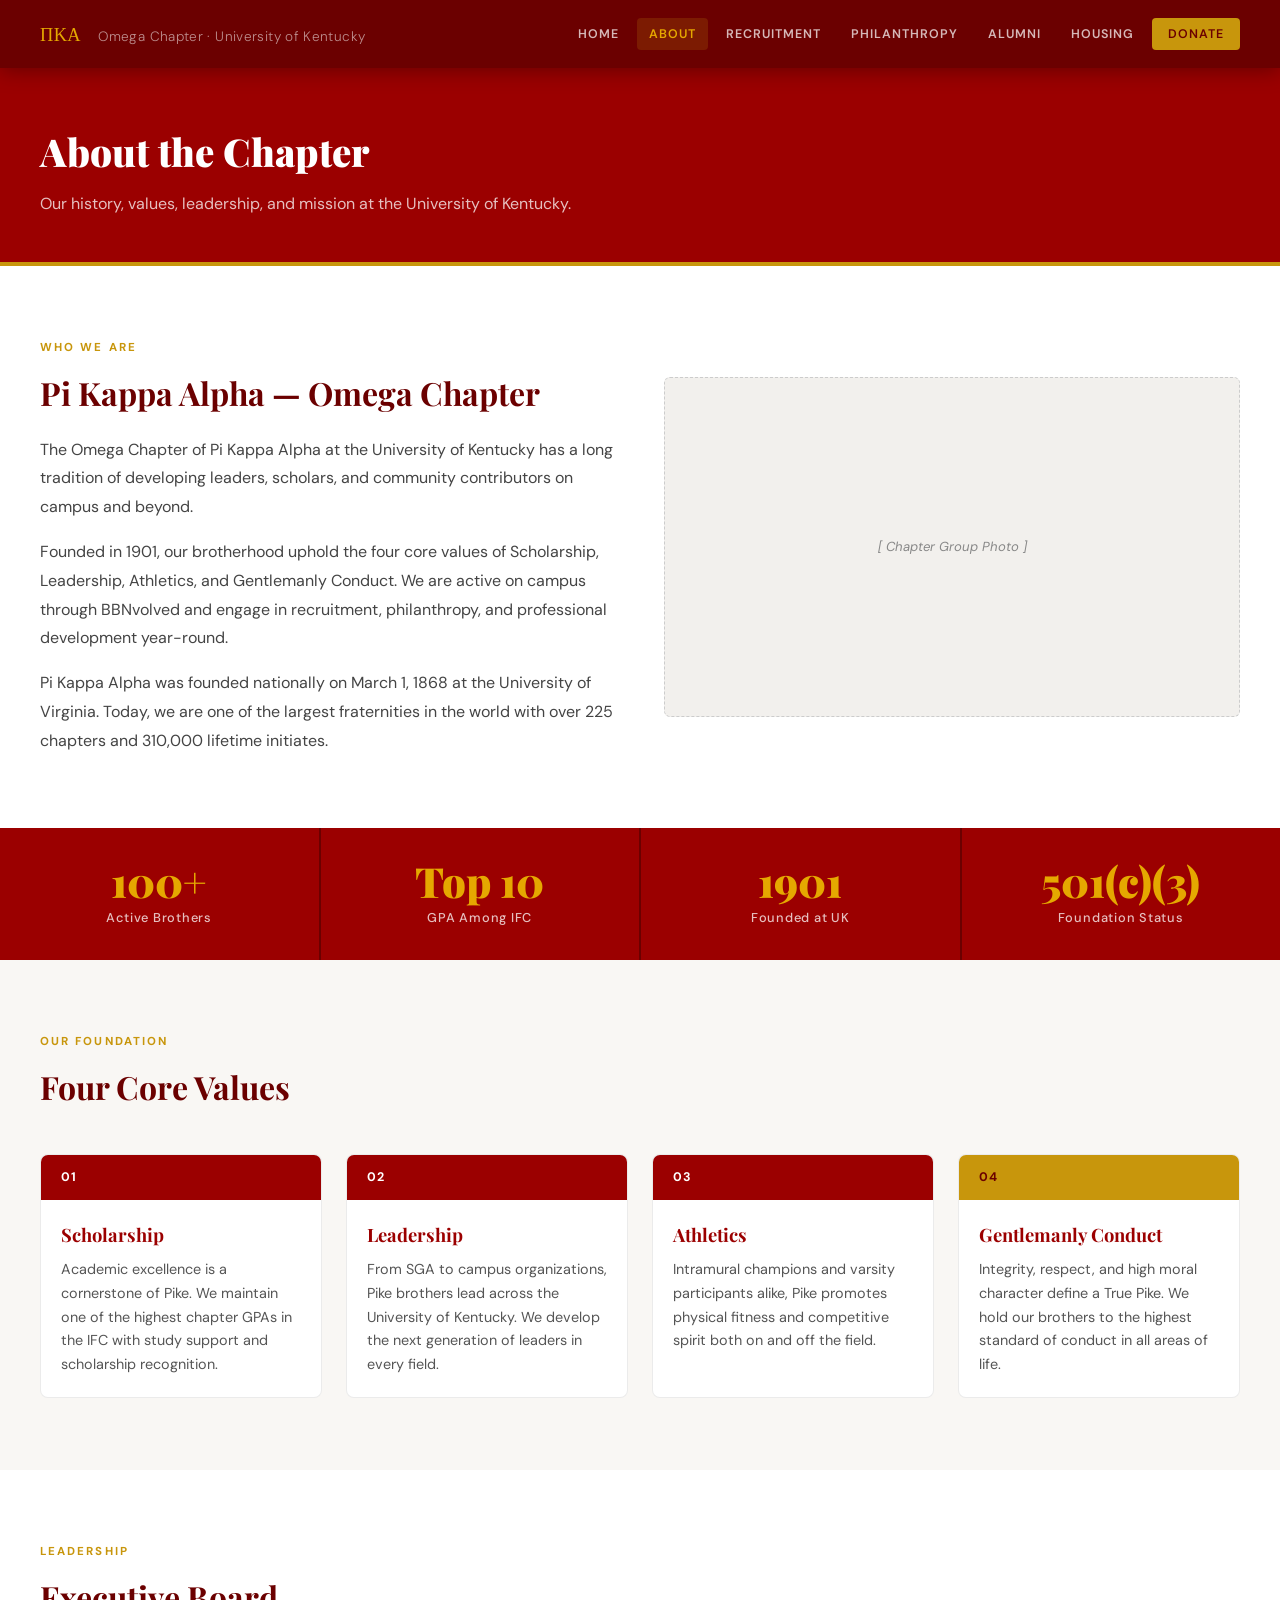
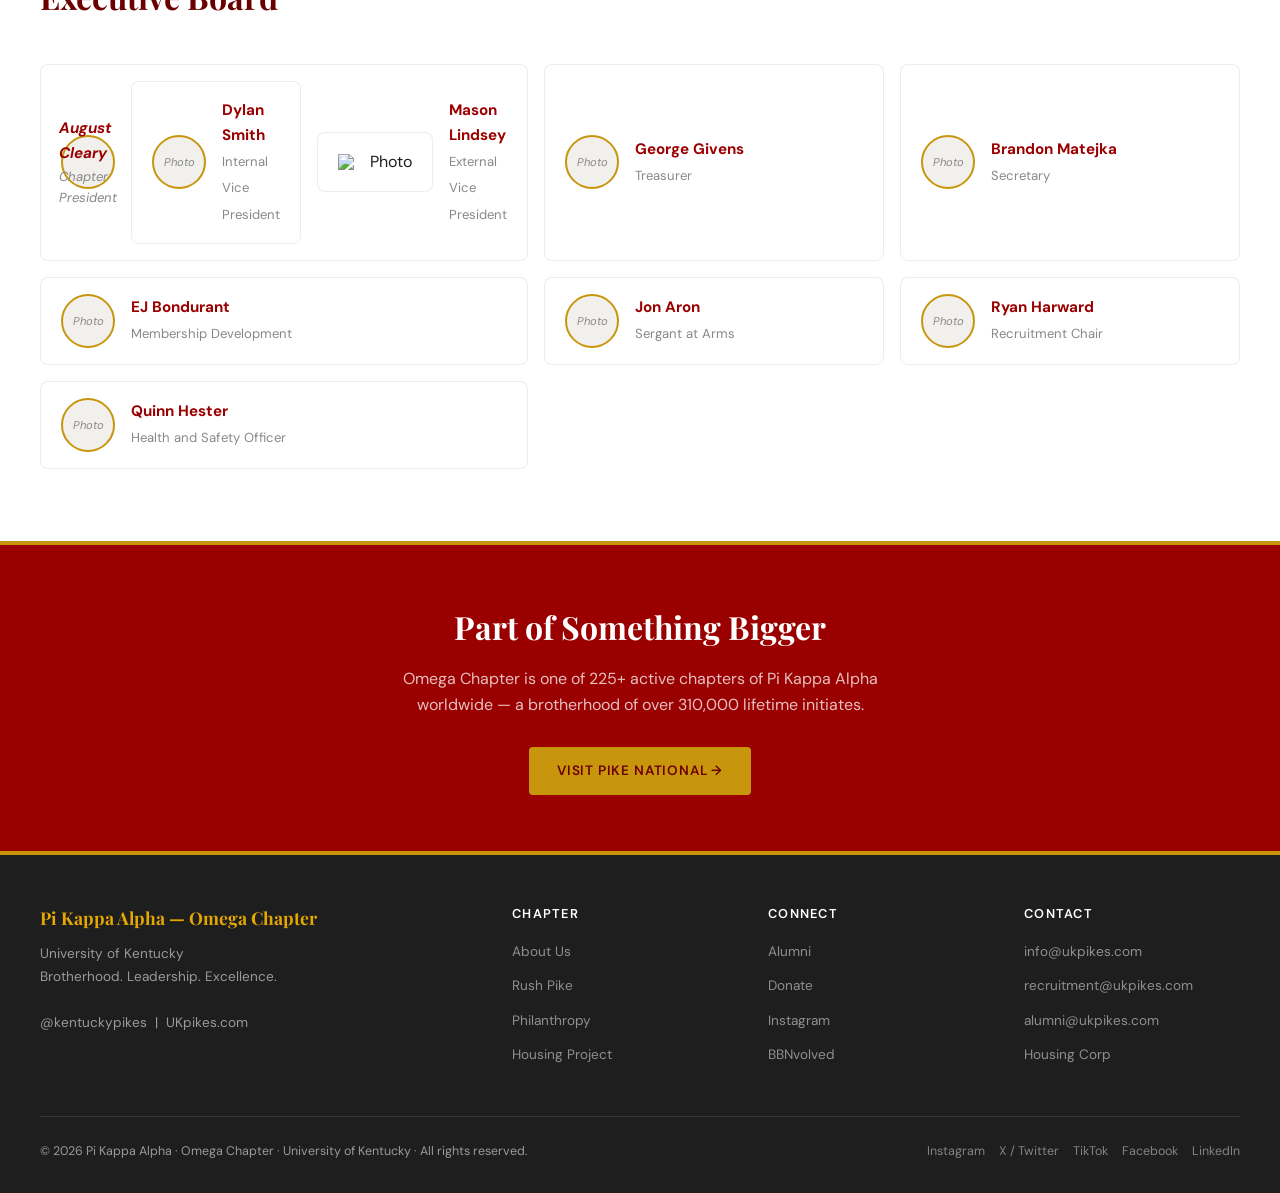
==== about.html @ 7100b981 "Update about.html" ====
<!DOCTYPE html>
<html lang="en">
<head>
  <meta charset="UTF-8" />
  <meta name="viewport" content="width=device-width, initial-scale=1.0" />
  <title>About — Pi Kappa Alpha Omega Chapter | UK</title>
  <link rel="stylesheet" href="styles.css" />
</head>
<body>
<script src="nav.js"></script>

<div class="page-title">
  <h1>About the Chapter</h1>
  <p>Our history, values, leadership, and mission at the University of Kentucky.</p>
</div>

<!-- INTRO -->
<section class="section">
  <div style="display:grid;grid-template-columns:1fr 1fr;gap:48px;align-items:center;">
    <div>
      <p class="section-label">Who We Are</p>
      <h2 style="margin-bottom:16px;">Pi Kappa Alpha — Omega Chapter</h2>
      <p style="color:#444;line-height:1.8;margin-bottom:16px;">
        The Omega Chapter of Pi Kappa Alpha at the University of Kentucky has a long tradition of developing leaders, scholars, and community contributors on campus and beyond.
      </p>
      <p style="color:#444;line-height:1.8;margin-bottom:16px;">
        Founded in 1901, our brotherhood uphold the four core values of Scholarship, Leadership, Athletics, and Gentlemanly Conduct. We are active on campus through BBNvolved and engage in recruitment, philanthropy, and professional development year-round.
      </p>
      <p style="color:#444;line-height:1.8;">
        Pi Kappa Alpha was founded nationally on March 1, 1868 at the University of Virginia. Today, we are one of the largest fraternities in the world with over 225 chapters and 310,000 lifetime initiates.
      </p>
    </div>
    <div class="img-placeholder" style="height:340px;">[ Chapter Group Photo ]</div>
  </div>
</section>

<!-- STATS -->
<div class="stats-row">
  <div class="stat-block"><div class="val">100+</div><div class="lbl">Active Brothers</div></div>
  <div class="stat-block"><div class="val">Top 10</div><div class="lbl">GPA Among IFC</div></div>
  <div class="stat-block"><div class="val">1901</div><div class="lbl">Founded at UK</div></div>
  <div class="stat-block"><div class="val">501(c)(3)</div><div class="lbl">Foundation Status</div></div>
</div>

<!-- VALUES -->
<section class="section section-alt">
  <p class="section-label">Our Foundation</p>
  <h2>Four Core Values</h2>
  <div class="card-grid card-grid-4">
    <div class="card">
      <div class="card-header">01</div>
      <div class="card-body">
        <h3>Scholarship</h3>
        <p>Academic excellence is a cornerstone of Pike. We maintain one of the highest chapter GPAs in the IFC with study support and scholarship recognition.</p>
      </div>
    </div>
    <div class="card">
      <div class="card-header">02</div>
      <div class="card-body">
        <h3>Leadership</h3>
        <p>From SGA to campus organizations, Pike brothers lead across the University of Kentucky. We develop the next generation of leaders in every field.</p>
      </div>
    </div>
    <div class="card">
      <div class="card-header">03</div>
      <div class="card-body">
        <h3>Athletics</h3>
        <p>Intramural champions and varsity participants alike, Pike promotes physical fitness and competitive spirit both on and off the field.</p>
      </div>
    </div>
    <div class="card">
      <div class="card-header gold">04</div>
      <div class="card-body">
        <h3>Gentlemanly Conduct</h3>
        <p>Integrity, respect, and high moral character define a True Pike. We hold our brothers to the highest standard of conduct in all areas of life.</p>
      </div>
    </div>
  </div>
</section>

<!-- EXECUTIVE BOARD -->
<section class="section">
  <p class="section-label">Leadership</p>
  <h2>Executive Board</h2>
  <div class="card-grid card-grid-3" style="gap:16px;">
    <div class="officer-card">
      <div class="officer-avatar" style="gap:16px;">
      <div class="officer-info"><strong>August Cleary</strong><span>Chapter President</span></div>
    </div>
    <div class="officer-card">
      <div class="officer-avatar">Photo</div>
      <div class="officer-info"><strong>Dylan Smith</strong><span>Internal Vice President</span></div>
    </div>
    <div class="officer-card">
      <img src="https://github.com/BenBeady/ukpikes/blob/main/August%20Cleary.png?raw=true">Photo</div>
      <div class="officer-info"><strong>Mason Lindsey</strong><span>External Vice President</span></div>
    </div>
    <div class="officer-card">
      <div class="officer-avatar">Photo</div>
      <div class="officer-info"><strong>George Givens</strong><span>Treasurer</span></div>
    </div>
    <div class="officer-card">
      <div class="officer-avatar">Photo</div>
      <div class="officer-info"><strong>Brandon Matejka</strong><span>Secretary</span></div>
    </div>
    <div class="officer-card">
      <div class="officer-avatar">Photo</div>
      <div class="officer-info"><strong>EJ Bondurant</strong><span>Membership Development</span></div>
      </div>
      <div class="officer-card">
      <div class="officer-avatar">Photo</div>
      <div class="officer-info"><strong>Jon Aron</strong><span>Sergant at Arms</span></div>
        </div>
      <div class="officer-card">
      <div class="officer-avatar">Photo</div>
      <div class="officer-info"><strong>Ryan Harward</strong><span>Recruitment Chair</span></div>
                </div>
      <div class="officer-card">
      <div class="officer-avatar">Photo</div>
      <div class="officer-info"><strong>Quinn Hester</strong><span>Health and Safety Officer</span></div>
  </div>
</section>

<!-- NATIONAL -->
<section class="cta-banner">
  <h2>Part of Something Bigger</h2>
  <p>Omega Chapter is one of 225+ active chapters of Pi Kappa Alpha worldwide — a brotherhood of over 310,000 lifetime initiates.</p>
  <a href="https://pikes.org" target="_blank" class="btn btn-gold">Visit Pike National →</a>
</section>

</body>
</html>
---- styles.css ----
/* ── FONTS ── */
@import url('https://fonts.googleapis.com/css2?family=Playfair+Display:wght@700;900&family=DM+Sans:wght@300;400;500;600&display=swap');

/* ── VARIABLES ── */
:root {
  --garnet:      #9B0000;
  --garnet-dark: #6B0000;
  --garnet-lite: #fdf0f0;
  --gold:        #C8960C;
  --gold-light:  #F5E8C0;
  --gold-vivid:  #E5A800;
  --white:       #FFFFFF;
  --off-white:   #F9F7F4;
  --gray-bg:     #F2F0ED;
  --gray-mid:    #888;
  --gray-dark:   #1E1E1E;
  --nav-h:       68px;
}

/* ── RESET ── */
*, *::before, *::after { box-sizing: border-box; margin: 0; padding: 0; }
html { scroll-behavior: smooth; }
body {
  font-family: 'DM Sans', sans-serif;
  font-weight: 400;
  color: var(--gray-dark);
  background: var(--white);
  line-height: 1.65;
}
img { display: block; max-width: 100%; }
a { color: inherit; text-decoration: none; }

/* ── NAV ── */
.nav {
  position: sticky; top: 0; z-index: 100;
  background: var(--garnet-dark);
  height: var(--nav-h);
  display: flex; align-items: center;
  padding: 0 40px;
  box-shadow: 0 2px 20px rgba(0,0,0,.35);
}
.nav-logo {
  font-family: 'Playfair Display', serif;
  font-size: 1.15rem;
  color: var(--gold-vivid);
  white-space: nowrap;
  letter-spacing: .02em;
}
.nav-logo span {
  color: rgba(255,255,255,.55);
  font-family: 'DM Sans', sans-serif;
  font-weight: 300;
  font-size: .85rem;
  margin-left: 12px;
}
.nav-links {
  margin-left: auto;
  display: flex; gap: 6px;
  list-style: none;
}
.nav-links a {
  display: inline-block;
  padding: 6px 12px;
  font-size: .78rem;
  font-weight: 600;
  letter-spacing: .08em;
  text-transform: uppercase;
  color: rgba(255,255,255,.72);
  border-radius: 4px;
  transition: background .2s, color .2s;
}
.nav-links a:hover,
.nav-links a.active {
  background: rgba(200,150,12,.18);
  color: var(--gold-vivid);
}
.nav-donate-btn {
  background: var(--gold) !important;
  color: var(--garnet-dark) !important;
  padding: 6px 16px !important;
  border-radius: 4px !important;
}
.nav-donate-btn:hover {
  background: var(--gold-vivid) !important;
}

/* ── FOOTER ── */
.footer {
  background: var(--gray-dark);
  color: rgba(255,255,255,.55);
  padding: 48px 40px 32px;
}
.footer-grid {
  display: grid;
  grid-template-columns: 2fr 1fr 1fr 1fr;
  gap: 40px;
  margin-bottom: 40px;
}
.footer-brand h3 {
  font-family: 'Playfair Display', serif;
  color: var(--gold-vivid);
  font-size: 1.1rem;
  margin-bottom: 10px;
}
.footer-brand p { font-size: .85rem; line-height: 1.7; }
.footer-col h4 {
  color: var(--white);
  font-size: .8rem;
  font-weight: 600;
  letter-spacing: .1em;
  text-transform: uppercase;
  margin-bottom: 14px;
}
.footer-col ul { list-style: none; }
.footer-col li { margin-bottom: 8px; }
.footer-col a { font-size: .85rem; color: rgba(255,255,255,.5); transition: color .2s; }
.footer-col a:hover { color: var(--gold-vivid); }
.footer-bottom {
  border-top: 1px solid rgba(255,255,255,.1);
  padding-top: 24px;
  display: flex; justify-content: space-between; align-items: center;
  font-size: .78rem;
}
.social-links { display: flex; gap: 14px; }
.social-links a { color: rgba(255,255,255,.45); transition: color .2s; }
.social-links a:hover { color: var(--gold-vivid); }

/* ── HERO ── */
.hero {
  background: var(--garnet-dark);
  min-height: 520px;
  display: flex; flex-direction: column; justify-content: center;
  align-items: center; text-align: center;
  padding: 80px 40px;
  position: relative;
  overflow: hidden;
}
.hero::before {
  content: '';
  position: absolute; inset: 0;
  background:
    radial-gradient(ellipse 80% 60% at 50% 110%, rgba(200,150,12,.18) 0%, transparent 70%),
    repeating-linear-gradient(135deg, rgba(255,255,255,.02) 0px, rgba(255,255,255,.02) 1px, transparent 1px, transparent 60px);
}
.hero-eyebrow {
  font-size: .75rem;
  font-weight: 600;
  letter-spacing: .18em;
  text-transform: uppercase;
  color: var(--gold-vivid);
  margin-bottom: 18px;
  position: relative;
}
.hero h1 {
  font-family: 'Playfair Display', serif;
  font-size: clamp(2.2rem, 5vw, 3.8rem);
  font-weight: 900;
  color: var(--white);
  line-height: 1.12;
  max-width: 780px;
  position: relative;
  margin-bottom: 20px;
}
.hero h1 em { color: var(--gold-vivid); font-style: normal; }
.hero p {
  color: rgba(255,255,255,.7);
  font-size: 1.05rem;
  max-width: 540px;
  position: relative;
  margin-bottom: 36px;
}
.hero-btns { display: flex; gap: 14px; flex-wrap: wrap; justify-content: center; position: relative; }

/* ── BUTTONS ── */
.btn {
  display: inline-block;
  padding: 13px 28px;
  font-size: .85rem;
  font-weight: 600;
  letter-spacing: .06em;
  text-transform: uppercase;
  border-radius: 4px;
  transition: transform .18s, box-shadow .18s;
  cursor: pointer;
}
.btn:hover { transform: translateY(-2px); box-shadow: 0 6px 20px rgba(0,0,0,.2); }
.btn-gold  { background: var(--gold); color: var(--garnet-dark); }
.btn-gold:hover { background: var(--gold-vivid); }
.btn-outline { background: transparent; color: var(--white); border: 2px solid rgba(255,255,255,.5); }
.btn-outline:hover { border-color: var(--white); background: rgba(255,255,255,.08); }
.btn-garnet { background: var(--garnet); color: var(--white); }
.btn-garnet:hover { background: var(--garnet-dark); }

/* ── PAGE TITLE (inner pages) ── */
.page-title {
  background: var(--garnet);
  padding: 52px 40px 44px;
  border-bottom: 4px solid var(--gold);
}
.page-title h1 {
  font-family: 'Playfair Display', serif;
  font-size: 2.4rem;
  font-weight: 900;
  color: var(--white);
  margin-bottom: 8px;
}
.page-title p { color: rgba(255,255,255,.75); font-size: 1rem; max-width: 640px; }

/* ── SECTIONS ── */
.section { padding: 72px 40px; }
.section-alt { background: var(--off-white); }
.section-dark { background: var(--garnet-dark); color: var(--white); }
.section-gold  { background: var(--gold-light); }

.section-label {
  font-size: .72rem;
  font-weight: 700;
  letter-spacing: .18em;
  text-transform: uppercase;
  color: var(--gold);
  margin-bottom: 10px;
}
.section h2 {
  font-family: 'Playfair Display', serif;
  font-size: 2rem;
  font-weight: 700;
  margin-bottom: 40px;
  color: var(--garnet-dark);
}
.section-dark h2 { color: var(--white); }
.section-dark .section-label { color: var(--gold-vivid); }

/* ── STAT ROW ── */
.stats-row {
  display: grid;
  grid-template-columns: repeat(4, 1fr);
  gap: 2px;
  background: var(--garnet-dark);
}
.stat-block {
  background: var(--garnet);
  padding: 32px 20px;
  text-align: center;
  transition: background .2s;
}
.stat-block:hover { background: #820000; }
.stat-block .val {
  font-family: 'Playfair Display', serif;
  font-size: 2.6rem;
  font-weight: 900;
  color: var(--gold-vivid);
  line-height: 1;
  margin-bottom: 6px;
}
.stat-block .lbl { font-size: .8rem; font-weight: 500; color: rgba(255,255,255,.75); letter-spacing: .06em; }

/* ── CARDS ── */
.card-grid { display: grid; gap: 24px; }
.card-grid-2 { grid-template-columns: repeat(2,1fr); }
.card-grid-3 { grid-template-columns: repeat(3,1fr); }
.card-grid-4 { grid-template-columns: repeat(4,1fr); }

.card {
  background: var(--white);
  border: 1px solid rgba(0,0,0,.08);
  border-radius: 8px;
  overflow: hidden;
  transition: box-shadow .22s, transform .22s;
}
.card:hover { box-shadow: 0 8px 32px rgba(0,0,0,.1); transform: translateY(-3px); }
.card-header {
  background: var(--garnet);
  padding: 12px 20px;
  font-size: .78rem;
  font-weight: 700;
  letter-spacing: .1em;
  text-transform: uppercase;
  color: var(--white);
}
.card-header.gold { background: var(--gold); color: var(--garnet-dark); }
.card-body { padding: 20px; }
.card-body h3 { font-family: 'Playfair Display', serif; font-size: 1.15rem; color: var(--garnet); margin-bottom: 8px; }
.card-body p  { font-size: .9rem; color: #555; line-height: 1.65; }
.card-body ul { list-style: none; margin-top: 8px; }
.card-body ul li { font-size: .88rem; color: #444; padding: 3px 0; }
.card-body ul li::before { content: '—'; color: var(--gold); margin-right: 8px; font-weight: 700; }

/* ── IMAGE PLACEHOLDER ── */
.img-placeholder {
  background: var(--gray-bg);
  display: flex; align-items: center; justify-content: center;
  color: var(--gray-mid);
  font-size: .82rem;
  font-style: italic;
  border-radius: 6px;
  border: 1px dashed #ccc;
}

/* ── BANNER CTA ── */
.cta-banner {
  background: var(--garnet);
  border-top: 4px solid var(--gold);
  border-bottom: 4px solid var(--gold);
  padding: 56px 40px;
  text-align: center;
}
.cta-banner h2 { font-family: 'Playfair Display', serif; font-size: 2rem; color: var(--white); margin-bottom: 12px; }
.cta-banner p  { color: rgba(255,255,255,.75); max-width: 540px; margin: 0 auto 28px; }

/* ── FAQ ── */
.faq-item {
  border-left: 3px solid var(--gold);
  padding: 16px 20px;
  margin-bottom: 14px;
  background: var(--white);
  border-radius: 0 6px 6px 0;
}
.faq-item strong { display: block; color: var(--garnet); font-size: .95rem; margin-bottom: 4px; }
.faq-item p { font-size: .9rem; color: #555; }

/* ── PROGRESS BAR ── */
.progress-wrap { background: #e0e0e0; border-radius: 999px; height: 28px; overflow: hidden; margin: 12px 0 6px; position: relative; }
.progress-fill { background: linear-gradient(90deg, var(--garnet), var(--garnet-dark)); height: 100%; border-radius: 999px; display: flex; align-items: center; padding: 0 14px; }
.progress-fill span { font-size: .78rem; font-weight: 700; color: var(--white); letter-spacing: .05em; }

/* ── ICON BADGES ── */
.badge-row { display: flex; gap: 10px; flex-wrap: wrap; margin-top: 8px; }
.badge {
  display: inline-block;
  background: var(--garnet);
  color: var(--white);
  font-size: .72rem;
  font-weight: 600;
  padding: 4px 12px;
  border-radius: 999px;
  letter-spacing: .05em;
  text-transform: uppercase;
}
.badge.gold { background: var(--gold); color: var(--garnet-dark); }

/* ── OFFICERS GRID ── */
.officer-card {
  display: flex; align-items: center; gap: 16px;
  background: var(--white);
  border: 1px solid rgba(0,0,0,.07);
  border-radius: 8px;
  padding: 16px 20px;
  transition: box-shadow .2s;
}
.officer-card:hover { box-shadow: 0 4px 16px rgba(0,0,0,.08); }
.officer-avatar {
  width: 54px; height: 54px; border-radius: 50%;
  background: var(--gray-bg);
  border: 2px solid var(--gold);
  flex-shrink: 0;
  display: flex; align-items: center; justify-content: center;
  font-size: .7rem; color: var(--gray-mid); font-style: italic;
}
.officer-info strong { display: block; font-size: .95rem; color: var(--garnet); }
.officer-info span  { font-size: .82rem; color: var(--gray-mid); }

/* ── FUNRAISE EMBED PLACEHOLDER ── */
.funraise-box {
  background: linear-gradient(135deg, var(--garnet-lite), var(--gold-light));
  border: 2px dashed var(--gold);
  border-radius: 10px;
  padding: 48px 32px;
  text-align: center;
}
.funraise-box h3 { font-family: 'Playfair Display', serif; color: var(--garnet); font-size: 1.4rem; margin-bottom: 10px; }
.funraise-box p  { color: #666; font-size: .9rem; max-width: 500px; margin: 0 auto 20px; }

/* ── TIMELINE ── */
.timeline { position: relative; padding-left: 28px; }
.timeline::before { content: ''; position: absolute; left: 9px; top: 0; bottom: 0; width: 2px; background: var(--gold-light); }
.timeline-item { position: relative; margin-bottom: 32px; }
.timeline-item::before {
  content: ''; position: absolute; left: -24px; top: 5px;
  width: 14px; height: 14px; border-radius: 50%;
  background: var(--garnet); border: 3px solid var(--gold);
}
.timeline-item h4 { font-family: 'Playfair Display', serif; font-size: 1.05rem; color: var(--garnet); margin-bottom: 4px; }
.timeline-item .week { font-size: .72rem; font-weight: 700; letter-spacing: .12em; text-transform: uppercase; color: var(--gold); margin-bottom: 6px; }
.timeline-item p { font-size: .88rem; color: #555; }

/* ── SPOTLIGHT CARD ── */
.spotlight {
  background: var(--white);
  border: 1px solid rgba(0,0,0,.08);
  border-radius: 8px;
  overflow: hidden;
}
.spotlight-img {
  height: 180px;
  background: var(--gray-bg);
  display: flex; align-items: center; justify-content: center;
  font-size: .82rem; color: var(--gray-mid); font-style: italic;
}
.spotlight-body { padding: 20px; }
.spotlight-body .year { font-size: .72rem; font-weight: 700; letter-spacing: .12em; text-transform: uppercase; color: var(--gold); margin-bottom: 4px; }
.spotlight-body h4 { font-family: 'Playfair Display', serif; font-size: 1.1rem; color: var(--garnet); margin-bottom: 6px; }
.spotlight-body p  { font-size: .87rem; color: #555; line-height: 1.6; }

/* ── RESPONSIVE ── */
@media (max-width: 900px) {
  .nav { padding: 0 20px; }
  .nav-links { display: none; }
  .section { padding: 48px 20px; }
  .hero { padding: 60px 20px; }
  .page-title { padding: 40px 20px; }
  .stats-row, .card-grid-4 { grid-template-columns: repeat(2,1fr); }
  .card-grid-3 { grid-template-columns: repeat(2,1fr); }
  .card-grid-2 { grid-template-columns: 1fr; }
  .footer-grid { grid-template-columns: 1fr 1fr; }
  .footer-bottom { flex-direction: column; gap: 12px; text-align: center; }
}
@media (max-width: 580px) {
  .stats-row, .card-grid-4, .card-grid-3, .card-grid-2 { grid-template-columns: 1fr; }
  .footer-grid { grid-template-columns: 1fr; }
  .hero h1 { font-size: 2rem; }
  .hero-btns { flex-direction: column; align-items: center; }
}
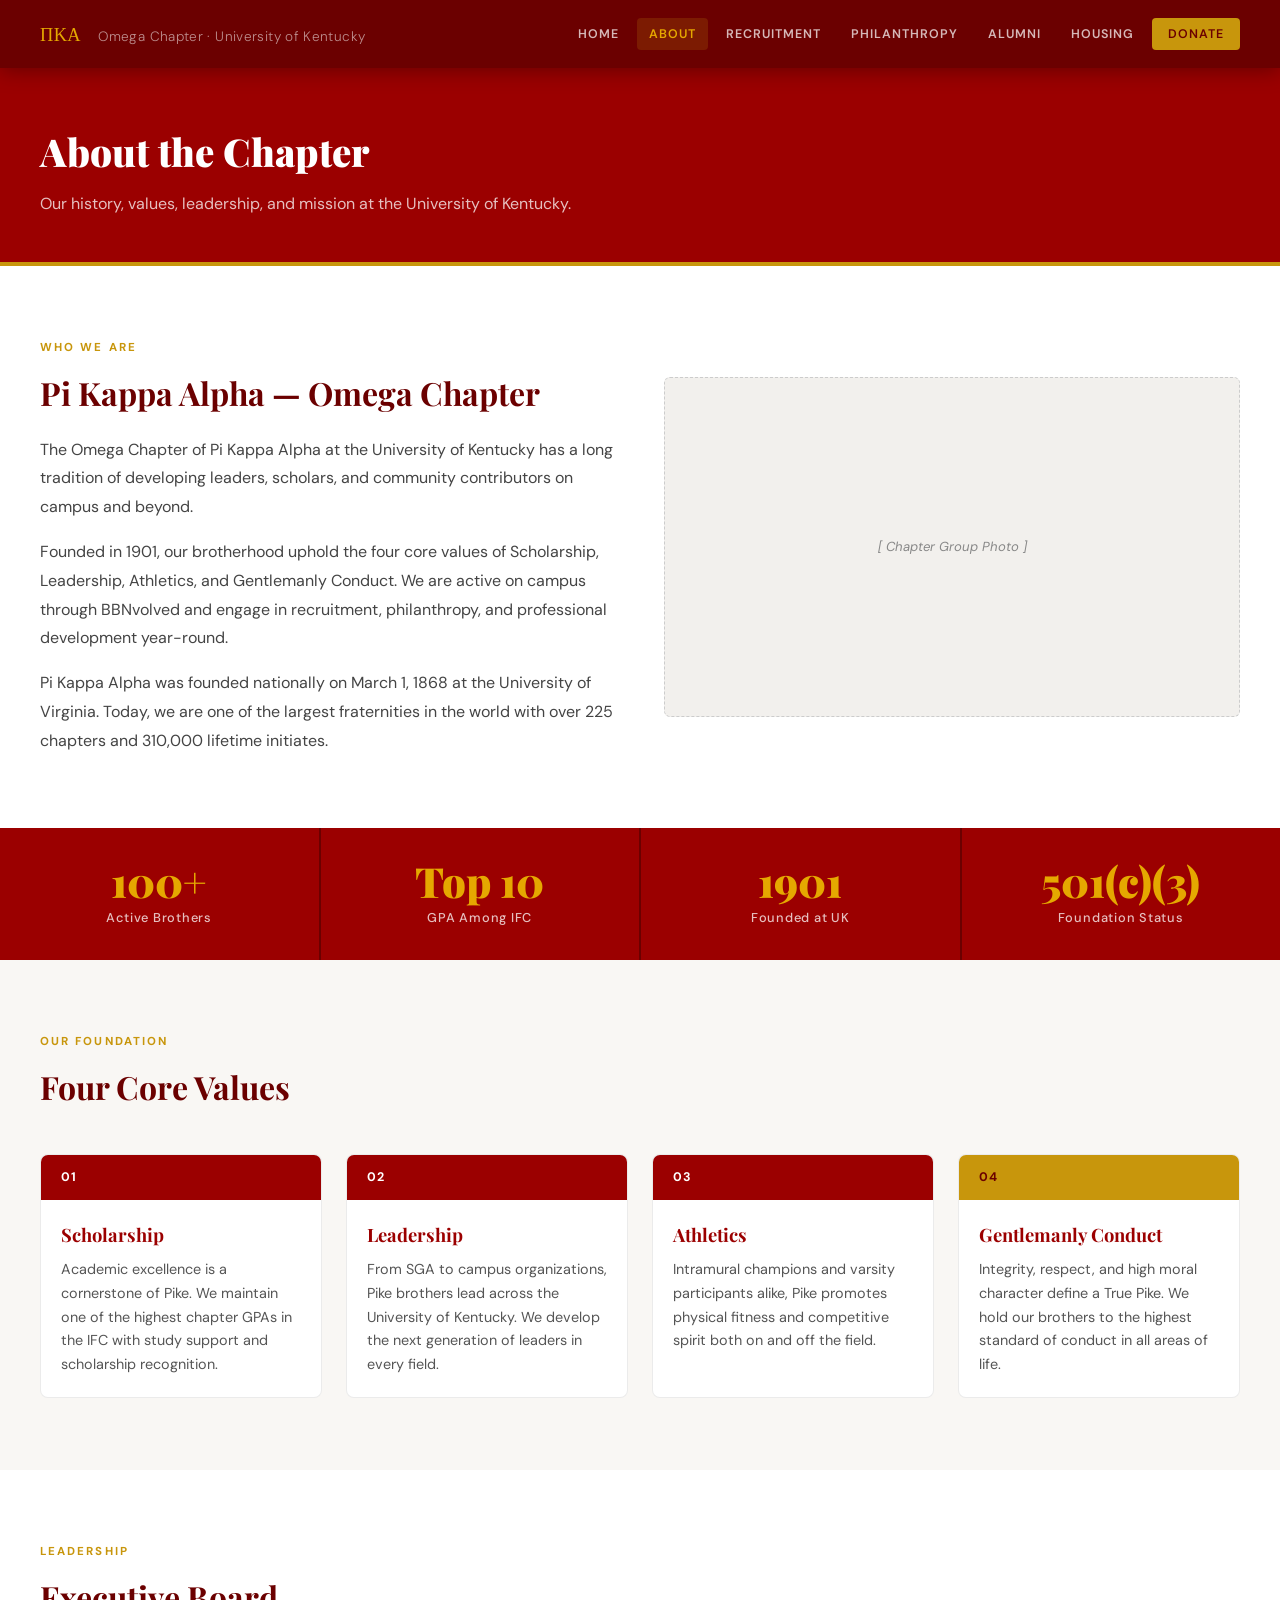
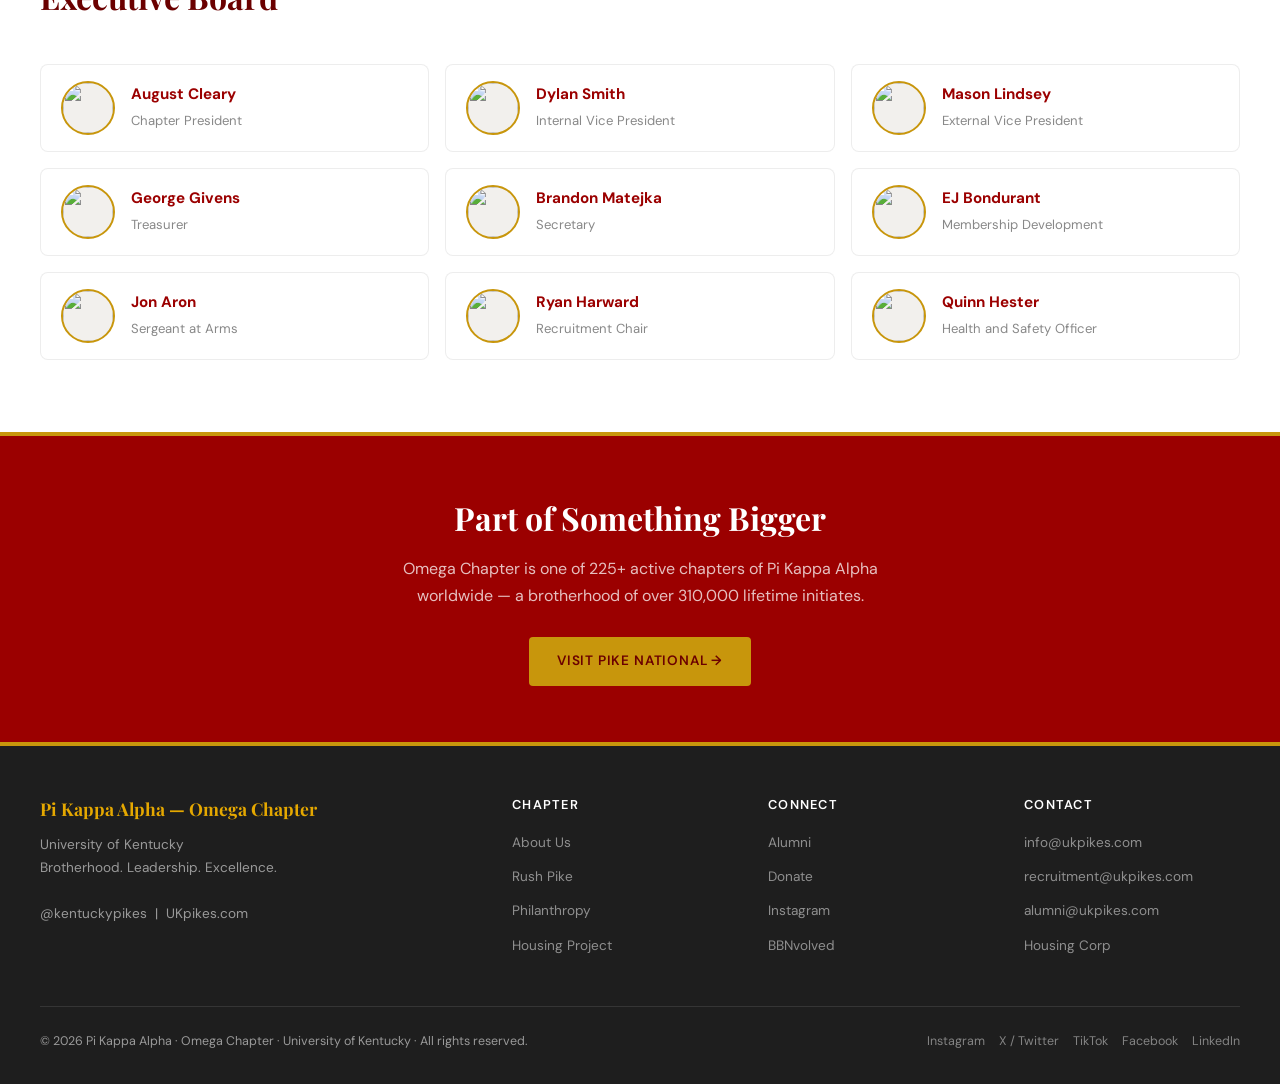
==== commit cb97a05b: "Update about.html" ====
--- a/about.html
+++ b/about.html
@@ -83,44 +83,109 @@
   <p class="section-label">Leadership</p>
   <h2>Executive Board</h2>
   <div class="card-grid card-grid-3" style="gap:16px;">
+
     <div class="officer-card">
-      <div class="officer-avatar" style="gap:16px;">
+      <div class="officer-avatar" onclick="openPhoto(this)">
+        <img src="https://github.com/BenBeady/ukpikes/blob/main/August%20Cleary.png?raw=true" />
+      </div>
       <div class="officer-info"><strong>August Cleary</strong><span>Chapter President</span></div>
     </div>
+
     <div class="officer-card">
-      <div class="officer-avatar">Photo</div>
+      <div class="officer-avatar" onclick="openPhoto(this)">
+        <img src="https://github.com/BenBeady/ukpikes/blob/main/Dylan%20Smith.png?raw=true" />
+      </div>
       <div class="officer-info"><strong>Dylan Smith</strong><span>Internal Vice President</span></div>
     </div>
+
     <div class="officer-card">
-      <img src="https://github.com/BenBeady/ukpikes/blob/main/August%20Cleary.png?raw=true">Photo</div>
+      <div class="officer-avatar" onclick="openPhoto(this)">
+        <img src="https://github.com/BenBeady/ukpikes/blob/main/Mason%20Lindsey.png?raw=true" />
+      </div>
       <div class="officer-info"><strong>Mason Lindsey</strong><span>External Vice President</span></div>
     </div>
+
     <div class="officer-card">
-      <div class="officer-avatar">Photo</div>
+      <div class="officer-avatar" onclick="openPhoto(this)">
+        <img src="https://github.com/BenBeady/ukpikes/blob/main/George%20Givens.png?raw=true" />
+      </div>
       <div class="officer-info"><strong>George Givens</strong><span>Treasurer</span></div>
     </div>
+
     <div class="officer-card">
-      <div class="officer-avatar">Photo</div>
+      <div class="officer-avatar" onclick="openPhoto(this)">
+        <img src="https://github.com/BenBeady/ukpikes/blob/main/Brandon%20Matejka.png?raw=true" />
+      </div>
       <div class="officer-info"><strong>Brandon Matejka</strong><span>Secretary</span></div>
     </div>
+
     <div class="officer-card">
-      <div class="officer-avatar">Photo</div>
+      <div class="officer-avatar" onclick="openPhoto(this)">
+        <img src="https://github.com/BenBeady/ukpikes/blob/main/EJ%20Bondurant.png?raw=true" />
+      </div>
       <div class="officer-info"><strong>EJ Bondurant</strong><span>Membership Development</span></div>
+    </div>
+
+    <div class="officer-card">
+      <div class="officer-avatar" onclick="openPhoto(this)">
+        <img src="https://github.com/BenBeady/ukpikes/blob/main/Jon%20Aron.png?raw=true" />
       </div>
-      <div class="officer-card">
-      <div class="officer-avatar">Photo</div>
-      <div class="officer-info"><strong>Jon Aron</strong><span>Sergant at Arms</span></div>
-        </div>
-      <div class="officer-card">
-      <div class="officer-avatar">Photo</div>
+      <div class="officer-info"><strong>Jon Aron</strong><span>Sergeant at Arms</span></div>
+    </div>
+
+    <div class="officer-card">
+      <div class="officer-avatar" onclick="openPhoto(this)">
+        <img src="https://github.com/BenBeady/ukpikes/blob/main/Ryan%20Harward.png?raw=true" />
+      </div>
       <div class="officer-info"><strong>Ryan Harward</strong><span>Recruitment Chair</span></div>
-                </div>
-      <div class="officer-card">
-      <div class="officer-avatar">Photo</div>
+    </div>
+
+    <div class="officer-card">
+      <div class="officer-avatar" onclick="openPhoto(this)">
+        <img src="https://github.com/BenBeady/ukpikes/blob/main/Quinn%20Hester.png?raw=true" />
+      </div>
       <div class="officer-info"><strong>Quinn Hester</strong><span>Health and Safety Officer</span></div>
+    </div>
+
   </div>
 </section>
 
+<!-- LIGHTBOX -->
+<div id="lightbox" onclick="closeLightbox()" style="display:none;position:fixed;inset:0;background:rgba(0,0,0,.85);z-index:9999;align-items:center;justify-content:center;cursor:pointer;">
+  <img id="lightbox-img" style="max-height:80vh;max-width:80vw;border-radius:12px;border:3px solid #C8960C;box-shadow:0 20px 60px rgba(0,0,0,.6);" />
+</div>
+
+<script>
+  // Make officer avatars show pointer and fit the photo in the circle
+  document.querySelectorAll('.officer-avatar').forEach(el => {
+    el.style.cursor = 'pointer';
+    el.style.overflow = 'hidden';
+    el.style.padding = '0';
+    const img = el.querySelector('img');
+    if (img) {
+      img.style.width = '100%';
+      img.style.height = '100%';
+      img.style.objectFit = 'cover';
+      img.style.borderRadius = '50%';
+      img.style.pointerEvents = 'none';
+    }
+  });
+
+  function openPhoto(avatar) {
+    const src = avatar.querySelector('img').src;
+    const lb = document.getElementById('lightbox');
+    document.getElementById('lightbox-img').src = src;
+    lb.style.display = 'flex';
+  }
+
+  function closeLightbox() {
+    document.getElementById('lightbox').style.display = 'none';
+  }
+
+  document.addEventListener('keydown', e => {
+    if (e.key === 'Escape') closeLightbox();
+  });
+</script>
 <!-- NATIONAL -->
 <section class="cta-banner">
   <h2>Part of Something Bigger</h2>
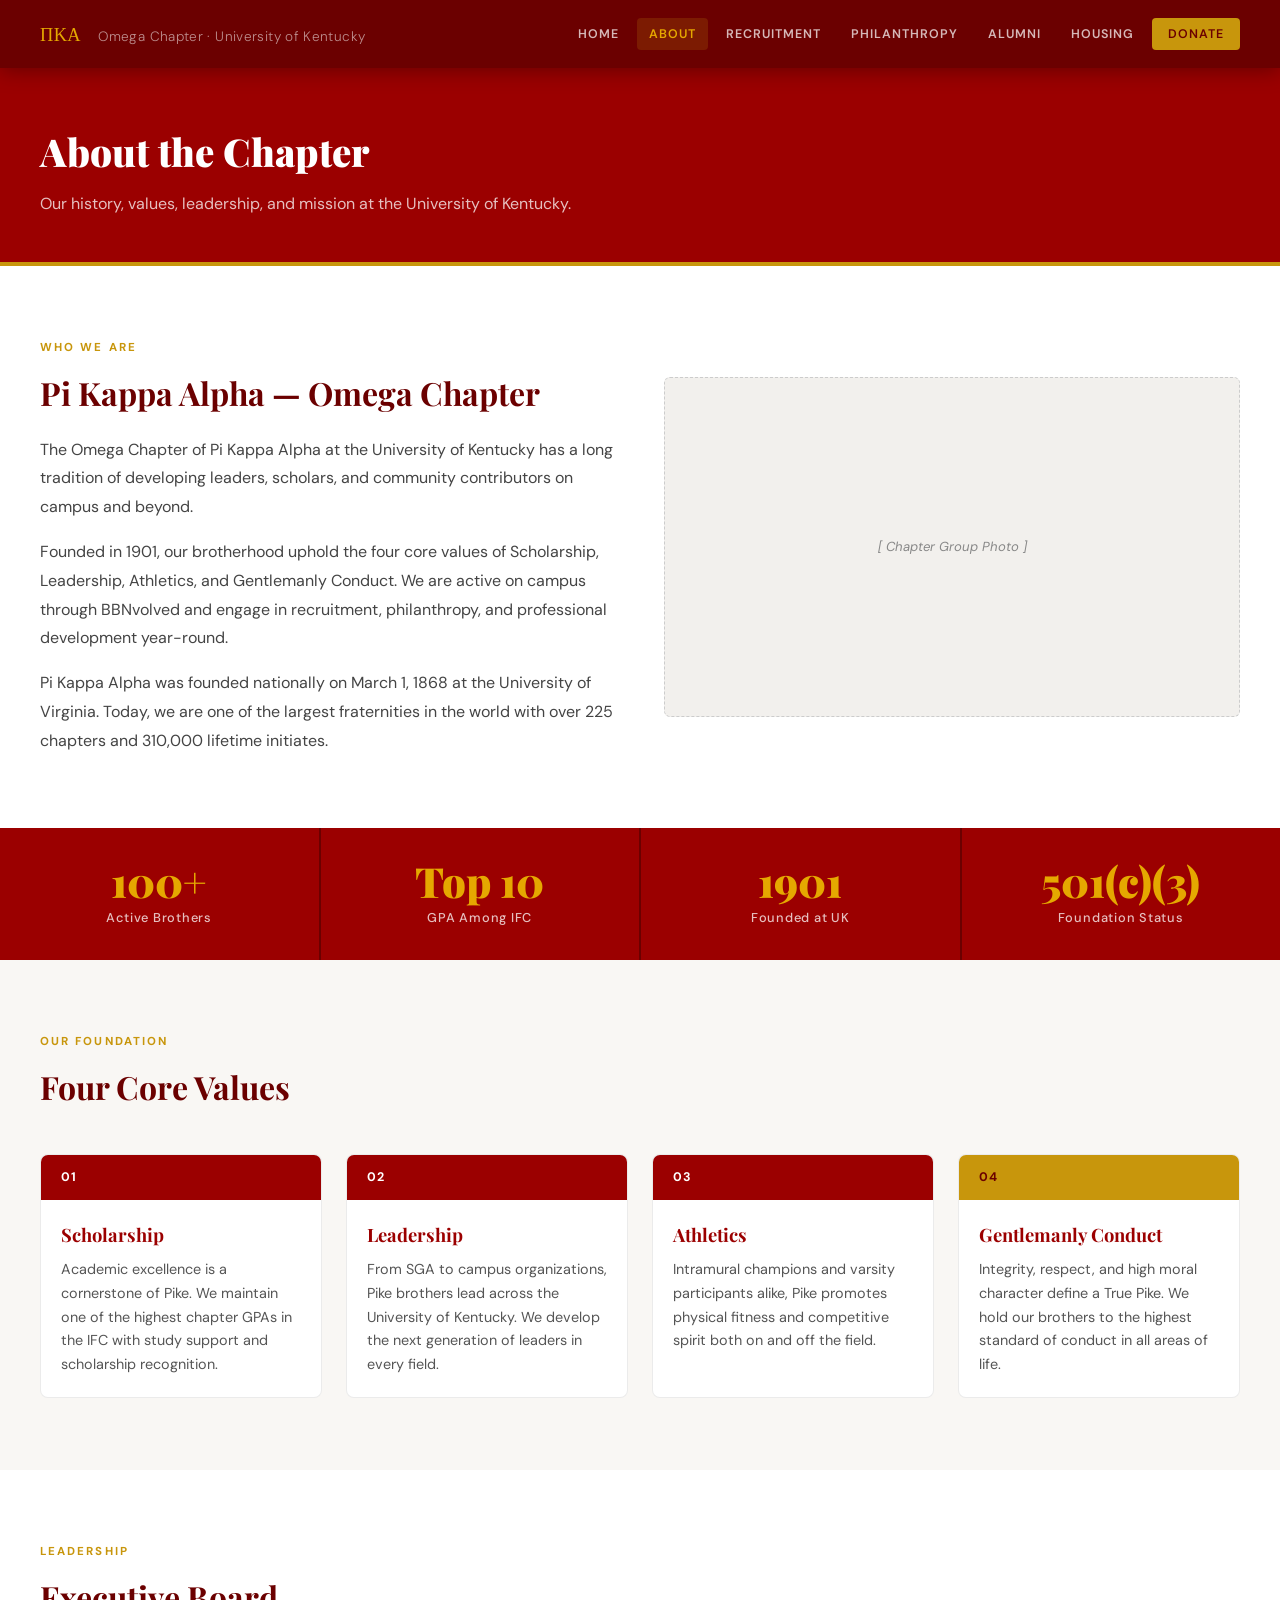
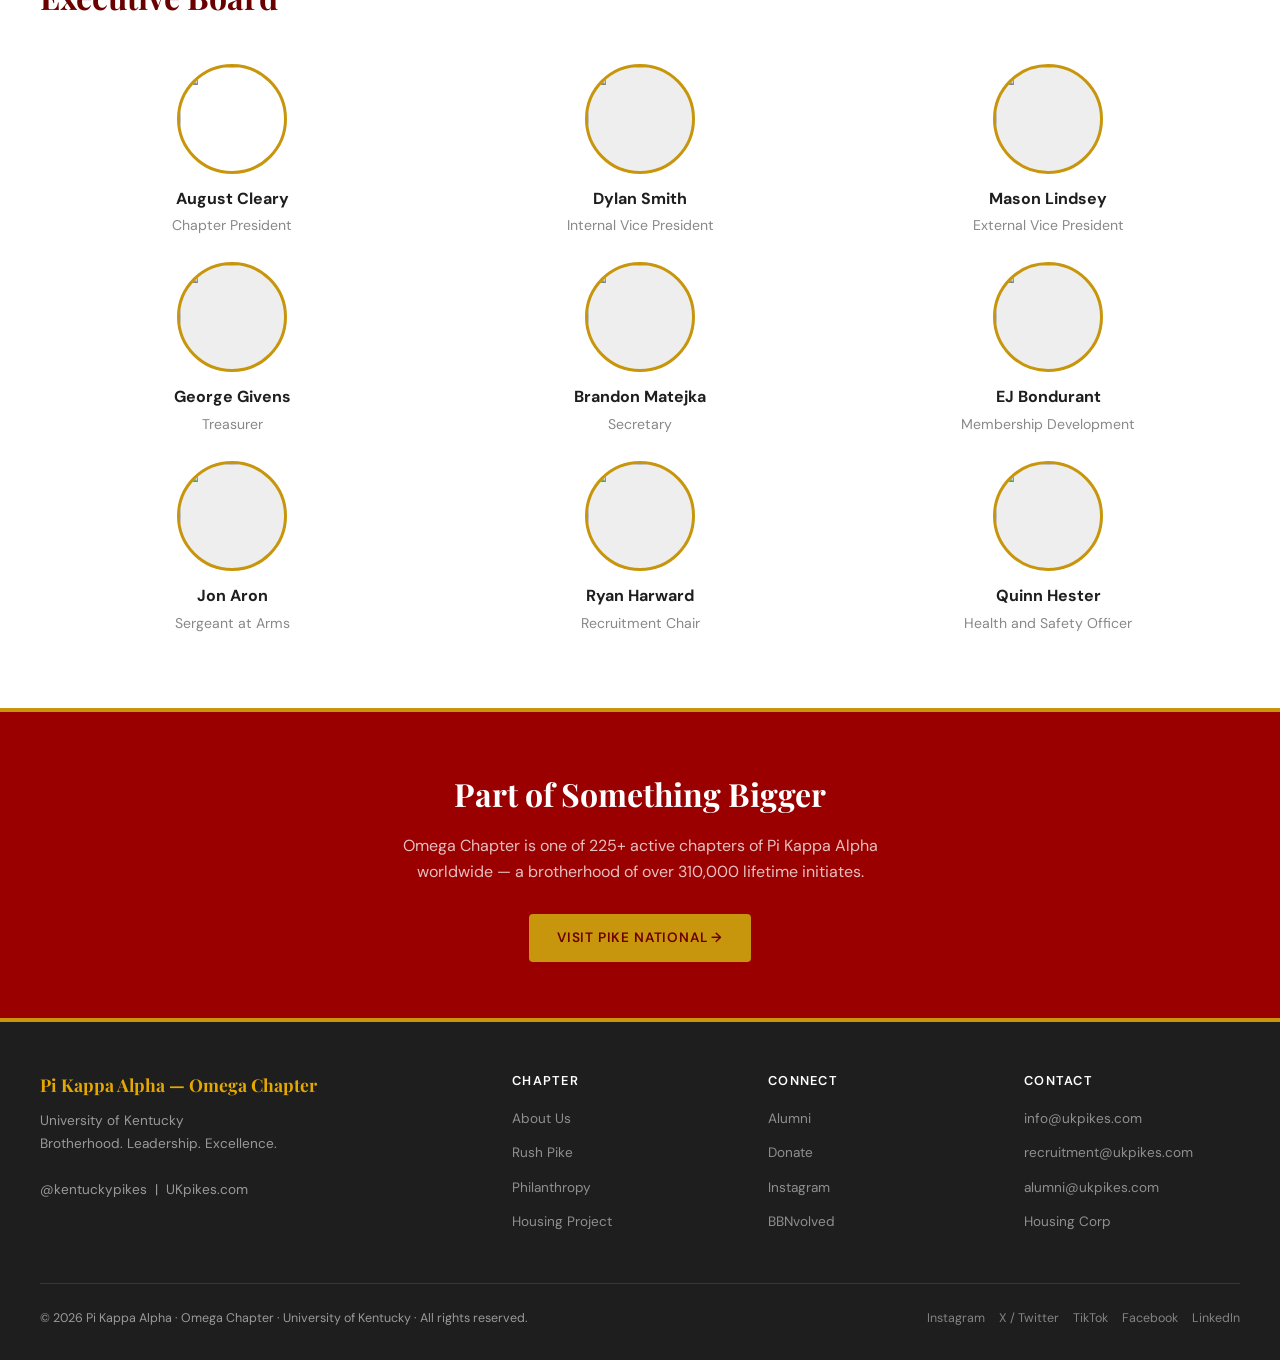
==== commit 65c8c96d: "Update about.html" ====
--- a/about.html
+++ b/about.html
@@ -82,69 +82,60 @@
 <section class="section">
   <p class="section-label">Leadership</p>
   <h2>Executive Board</h2>
-  <div class="card-grid card-grid-3" style="gap:16px;">
+  <div class="card-grid card-grid-3" style="gap:24px;">
 
-    <div class="officer-card">
-      <div class="officer-avatar" onclick="openPhoto(this)">
-        <img src="https://github.com/BenBeady/ukpikes/blob/main/August%20Cleary.png?raw=true" />
-      </div>
-      <div class="officer-info"><strong>August Cleary</strong><span>Chapter President</span></div>
+    <div style="text-align:center;">
+      <img src="https://github.com/BenBeady/ukpikes/blob/main/August%20Cleary.png?raw=true" style="width:110px;height:110px;border-radius:50%;object-fit:cover;border:3px solid #C8960C;display:block;margin:0 auto 12px;" />
+      <strong style="display:block;font-size:1rem;">August Cleary</strong>
+      <span style="color:#888;font-size:.88rem;">Chapter President</span>
     </div>
 
-    <div class="officer-card">
-      <div class="officer-avatar" onclick="openPhoto(this)">
-        <img src="https://github.com/BenBeady/ukpikes/blob/main/Dylan%20Smith.png?raw=true" />
-      </div>
-      <div class="officer-info"><strong>Dylan Smith</strong><span>Internal Vice President</span></div>
+    <div style="text-align:center;">
+      <img src="" style="width:110px;height:110px;border-radius:50%;object-fit:cover;border:3px solid #C8960C;display:block;margin:0 auto 12px;background:#eee;" />
+      <strong style="display:block;font-size:1rem;">Dylan Smith</strong>
+      <span style="color:#888;font-size:.88rem;">Internal Vice President</span>
     </div>
 
-    <div class="officer-card">
-      <div class="officer-avatar" onclick="openPhoto(this)">
-        <img src="https://github.com/BenBeady/ukpikes/blob/main/Mason%20Lindsey.png?raw=true" />
-      </div>
-      <div class="officer-info"><strong>Mason Lindsey</strong><span>External Vice President</span></div>
+    <div style="text-align:center;">
+      <img src="" style="width:110px;height:110px;border-radius:50%;object-fit:cover;border:3px solid #C8960C;display:block;margin:0 auto 12px;background:#eee;" />
+      <strong style="display:block;font-size:1rem;">Mason Lindsey</strong>
+      <span style="color:#888;font-size:.88rem;">External Vice President</span>
     </div>
 
-    <div class="officer-card">
-      <div class="officer-avatar" onclick="openPhoto(this)">
-        <img src="https://github.com/BenBeady/ukpikes/blob/main/George%20Givens.png?raw=true" />
-      </div>
-      <div class="officer-info"><strong>George Givens</strong><span>Treasurer</span></div>
+    <div style="text-align:center;">
+      <img src="" style="width:110px;height:110px;border-radius:50%;object-fit:cover;border:3px solid #C8960C;display:block;margin:0 auto 12px;background:#eee;" />
+      <strong style="display:block;font-size:1rem;">George Givens</strong>
+      <span style="color:#888;font-size:.88rem;">Treasurer</span>
     </div>
 
-    <div class="officer-card">
-      <div class="officer-avatar" onclick="openPhoto(this)">
-        <img src="https://github.com/BenBeady/ukpikes/blob/main/Brandon%20Matejka.png?raw=true" />
-      </div>
-      <div class="officer-info"><strong>Brandon Matejka</strong><span>Secretary</span></div>
+    <div style="text-align:center;">
+      <img src="" style="width:110px;height:110px;border-radius:50%;object-fit:cover;border:3px solid #C8960C;display:block;margin:0 auto 12px;background:#eee;" />
+      <strong style="display:block;font-size:1rem;">Brandon Matejka</strong>
+      <span style="color:#888;font-size:.88rem;">Secretary</span>
     </div>
 
-    <div class="officer-card">
-      <div class="officer-avatar" onclick="openPhoto(this)">
-        <img src="https://github.com/BenBeady/ukpikes/blob/main/EJ%20Bondurant.png?raw=true" />
-      </div>
-      <div class="officer-info"><strong>EJ Bondurant</strong><span>Membership Development</span></div>
+    <div style="text-align:center;">
+      <img src="" style="width:110px;height:110px;border-radius:50%;object-fit:cover;border:3px solid #C8960C;display:block;margin:0 auto 12px;background:#eee;" />
+      <strong style="display:block;font-size:1rem;">EJ Bondurant</strong>
+      <span style="color:#888;font-size:.88rem;">Membership Development</span>
     </div>
 
-    <div class="officer-card">
-      <div class="officer-avatar" onclick="openPhoto(this)">
-        <img src="https://github.com/BenBeady/ukpikes/blob/main/Jon%20Aron.png?raw=true" />
-      </div>
-      <div class="officer-info"><strong>Jon Aron</strong><span>Sergeant at Arms</span></div>
+    <div style="text-align:center;">
+      <img src="" style="width:110px;height:110px;border-radius:50%;object-fit:cover;border:3px solid #C8960C;display:block;margin:0 auto 12px;background:#eee;" />
+      <strong style="display:block;font-size:1rem;">Jon Aron</strong>
+      <span style="color:#888;font-size:.88rem;">Sergeant at Arms</span>
     </div>
 
-    <div class="officer-card">
-      <div class="officer-avatar" onclick="openPhoto(this)">
-        <img src="https://github.com/BenBeady/ukpikes/blob/main/Ryan%20Harward.png?raw=true" />
-      </div>
-      <div class="officer-info"><strong>Ryan Harward</strong><span>Recruitment Chair</span></div>
+    <div style="text-align:center;">
+      <img src="" style="width:110px;height:110px;border-radius:50%;object-fit:cover;border:3px solid #C8960C;display:block;margin:0 auto 12px;background:#eee;" />
+      <strong style="display:block;font-size:1rem;">Ryan Harward</strong>
+      <span style="color:#888;font-size:.88rem;">Recruitment Chair</span>
     </div>
 
-    <div class="officer-card">
-      <div class="officer-avatar" onclick="openPhoto(this)">
-        <img src="https://github.com/BenBeady/ukpikes/blob/main/Quinn%20Hester.png?raw=true" />
-      </div>
-      <div class="officer-info"><strong>Quinn Hester</strong><span>Health and Safety Officer</span></div>
+    <div style="text-align:center;">
+      <img src="" style="width:110px;height:110px;border-radius:50%;object-fit:cover;border:3px solid #C8960C;display:block;margin:0 auto 12px;background:#eee;" />
+      <strong style="display:block;font-size:1rem;">Quinn Hester</strong>
+      <span style="color:#888;font-size:.88rem;">Health and Safety Officer</span>
     </div>
 
   </div>
@@ -154,38 +145,7 @@
 <div id="lightbox" onclick="closeLightbox()" style="display:none;position:fixed;inset:0;background:rgba(0,0,0,.85);z-index:9999;align-items:center;justify-content:center;cursor:pointer;">
   <img id="lightbox-img" style="max-height:80vh;max-width:80vw;border-radius:12px;border:3px solid #C8960C;box-shadow:0 20px 60px rgba(0,0,0,.6);" />
 </div>
-
-<script>
-  // Make officer avatars show pointer and fit the photo in the circle
-  document.querySelectorAll('.officer-avatar').forEach(el => {
-    el.style.cursor = 'pointer';
-    el.style.overflow = 'hidden';
-    el.style.padding = '0';
-    const img = el.querySelector('img');
-    if (img) {
-      img.style.width = '100%';
-      img.style.height = '100%';
-      img.style.objectFit = 'cover';
-      img.style.borderRadius = '50%';
-      img.style.pointerEvents = 'none';
-    }
-  });
-
-  function openPhoto(avatar) {
-    const src = avatar.querySelector('img').src;
-    const lb = document.getElementById('lightbox');
-    document.getElementById('lightbox-img').src = src;
-    lb.style.display = 'flex';
-  }
-
-  function closeLightbox() {
-    document.getElementById('lightbox').style.display = 'none';
-  }
-
-  document.addEventListener('keydown', e => {
-    if (e.key === 'Escape') closeLightbox();
-  });
-</script>
+  
 <!-- NATIONAL -->
 <section class="cta-banner">
   <h2>Part of Something Bigger</h2>
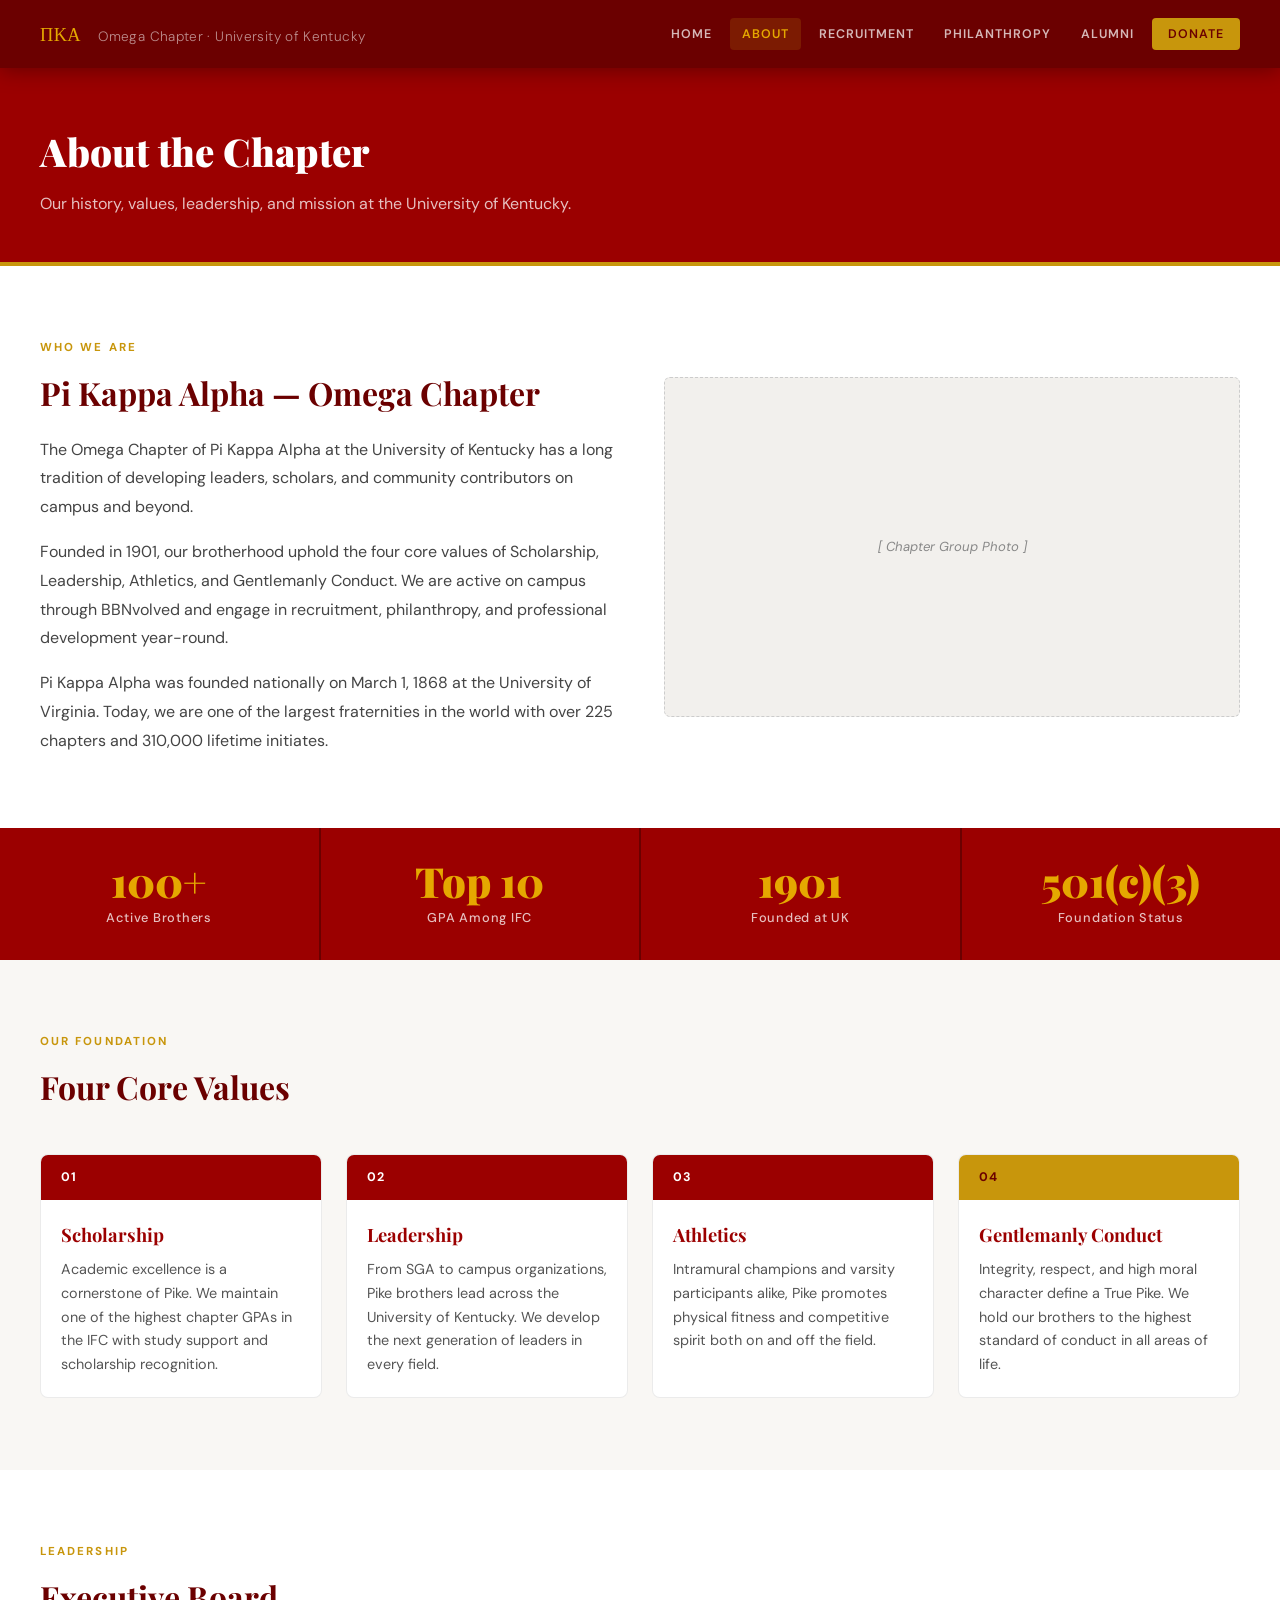
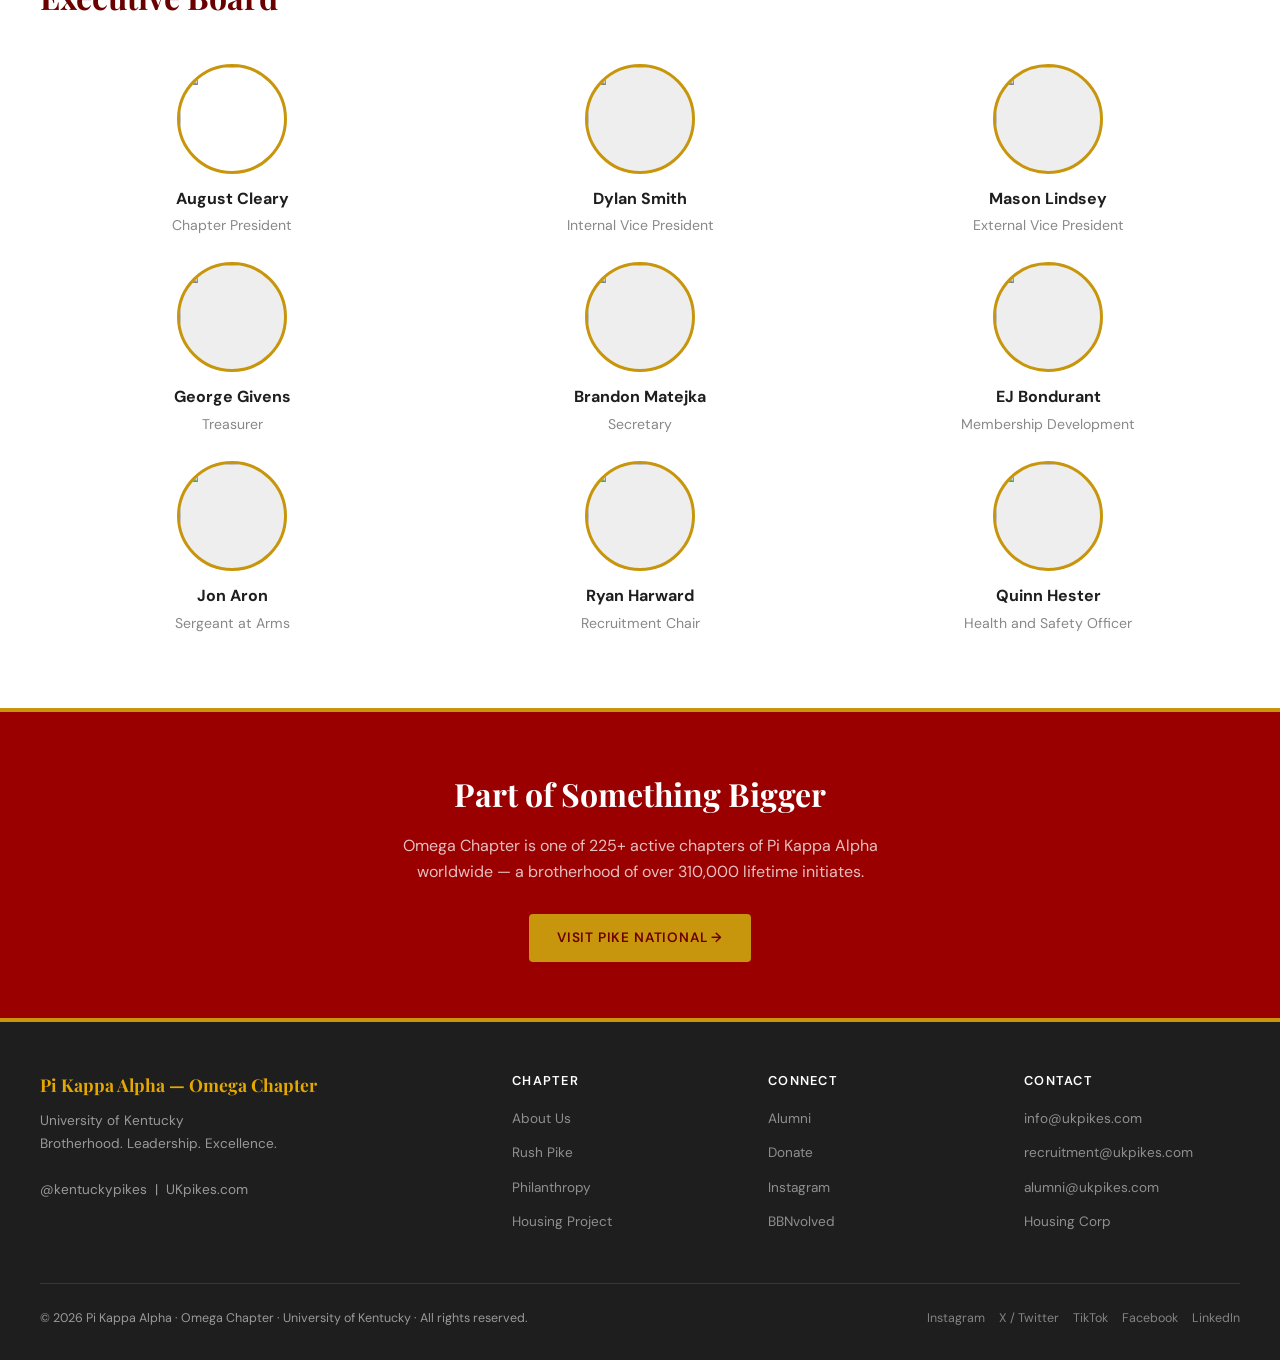
==== commit 80656909: "Update about.html" ====
--- a/about.html
+++ b/about.html
@@ -85,55 +85,55 @@
   <div class="card-grid card-grid-3" style="gap:24px;">
 
     <div style="text-align:center;">
-      <img src="https://github.com/BenBeady/ukpikes/blob/main/August%20Cleary.png?raw=true" style="width:110px;height:110px;border-radius:50%;object-fit:cover;border:3px solid #C8960C;display:block;margin:0 auto 12px;" />
+      <img src="https://github.com/BenBeady/ukpikes/blob/main/photos/Screenshot%202026-04-14%20184724.png?raw=true" style="width:110px;height:110px;border-radius:50%;object-fit:cover;border:3px solid #C8960C;display:block;margin:0 auto 12px;" />
       <strong style="display:block;font-size:1rem;">August Cleary</strong>
       <span style="color:#888;font-size:.88rem;">Chapter President</span>
     </div>
 
     <div style="text-align:center;">
-      <img src="" style="width:110px;height:110px;border-radius:50%;object-fit:cover;border:3px solid #C8960C;display:block;margin:0 auto 12px;background:#eee;" />
+      <img src="https://github.com/BenBeady/ukpikes/blob/main/photos/Screenshot%202026-04-14%20184728.png?raw=true" style="width:110px;height:110px;border-radius:50%;object-fit:cover;border:3px solid #C8960C;display:block;margin:0 auto 12px;background:#eee;" />
       <strong style="display:block;font-size:1rem;">Dylan Smith</strong>
       <span style="color:#888;font-size:.88rem;">Internal Vice President</span>
     </div>
 
     <div style="text-align:center;">
-      <img src="" style="width:110px;height:110px;border-radius:50%;object-fit:cover;border:3px solid #C8960C;display:block;margin:0 auto 12px;background:#eee;" />
+      <img src="https://github.com/BenBeady/ukpikes/blob/main/photos/Screenshot%202026-04-14%20184732.png?raw=true" style="width:110px;height:110px;border-radius:50%;object-fit:cover;border:3px solid #C8960C;display:block;margin:0 auto 12px;background:#eee;" />
       <strong style="display:block;font-size:1rem;">Mason Lindsey</strong>
       <span style="color:#888;font-size:.88rem;">External Vice President</span>
     </div>
 
     <div style="text-align:center;">
-      <img src="" style="width:110px;height:110px;border-radius:50%;object-fit:cover;border:3px solid #C8960C;display:block;margin:0 auto 12px;background:#eee;" />
+      <img src="https://github.com/BenBeady/ukpikes/blob/main/photos/Screenshot%202026-04-14%20184736.png?raw=true" style="width:110px;height:110px;border-radius:50%;object-fit:cover;border:3px solid #C8960C;display:block;margin:0 auto 12px;background:#eee;" />
       <strong style="display:block;font-size:1rem;">George Givens</strong>
       <span style="color:#888;font-size:.88rem;">Treasurer</span>
     </div>
 
     <div style="text-align:center;">
-      <img src="" style="width:110px;height:110px;border-radius:50%;object-fit:cover;border:3px solid #C8960C;display:block;margin:0 auto 12px;background:#eee;" />
+      <img src="https://github.com/BenBeady/ukpikes/blob/main/photos/Screenshot%202026-04-14%20184756.png?raw=true" style="width:110px;height:110px;border-radius:50%;object-fit:cover;border:3px solid #C8960C;display:block;margin:0 auto 12px;background:#eee;" />
       <strong style="display:block;font-size:1rem;">Brandon Matejka</strong>
       <span style="color:#888;font-size:.88rem;">Secretary</span>
     </div>
 
     <div style="text-align:center;">
-      <img src="" style="width:110px;height:110px;border-radius:50%;object-fit:cover;border:3px solid #C8960C;display:block;margin:0 auto 12px;background:#eee;" />
+      <img src="https://github.com/BenBeady/ukpikes/blob/main/photos/Screenshot%202026-04-14%20184741.png?raw=true" style="width:110px;height:110px;border-radius:50%;object-fit:cover;border:3px solid #C8960C;display:block;margin:0 auto 12px;background:#eee;" />
       <strong style="display:block;font-size:1rem;">EJ Bondurant</strong>
       <span style="color:#888;font-size:.88rem;">Membership Development</span>
     </div>
 
     <div style="text-align:center;">
-      <img src="" style="width:110px;height:110px;border-radius:50%;object-fit:cover;border:3px solid #C8960C;display:block;margin:0 auto 12px;background:#eee;" />
+      <img src="https://github.com/BenBeady/ukpikes/blob/main/photos/Screenshot%202026-04-14%20184745.png?raw=true" style="width:110px;height:110px;border-radius:50%;object-fit:cover;border:3px solid #C8960C;display:block;margin:0 auto 12px;background:#eee;" />
       <strong style="display:block;font-size:1rem;">Jon Aron</strong>
       <span style="color:#888;font-size:.88rem;">Sergeant at Arms</span>
     </div>
 
     <div style="text-align:center;">
-      <img src="" style="width:110px;height:110px;border-radius:50%;object-fit:cover;border:3px solid #C8960C;display:block;margin:0 auto 12px;background:#eee;" />
+      <img src="https://github.com/BenBeady/ukpikes/blob/main/photos/Screenshot%202026-04-14%20184752.png?raw=true" style="width:110px;height:110px;border-radius:50%;object-fit:cover;border:3px solid #C8960C;display:block;margin:0 auto 12px;background:#eee;" />
       <strong style="display:block;font-size:1rem;">Ryan Harward</strong>
       <span style="color:#888;font-size:.88rem;">Recruitment Chair</span>
     </div>
 
     <div style="text-align:center;">
-      <img src="" style="width:110px;height:110px;border-radius:50%;object-fit:cover;border:3px solid #C8960C;display:block;margin:0 auto 12px;background:#eee;" />
+      <img src="https://github.com/BenBeady/ukpikes/blob/main/photos/Screenshot%202026-04-14%20184800.png?raw=true" style="width:110px;height:110px;border-radius:50%;object-fit:cover;border:3px solid #C8960C;display:block;margin:0 auto 12px;background:#eee;" />
       <strong style="display:block;font-size:1rem;">Quinn Hester</strong>
       <span style="color:#888;font-size:.88rem;">Health and Safety Officer</span>
     </div>
--- a/styles.css
+++ b/styles.css
@@ -1,3 +1,11 @@
+/*
+Theme Name: ukpikes
+Theme URI: https://github.com/BenBeady/ukpikes
+Author: Ben Beady
+Description: Kentucky Pikes Theme
+Version: 1.0
+*/
+
 /* ── FONTS ── */
 @import url('https://fonts.googleapis.com/css2?family=Playfair+Display:wght@700;900&family=DM+Sans:wght@300;400;500;600&display=swap');
 
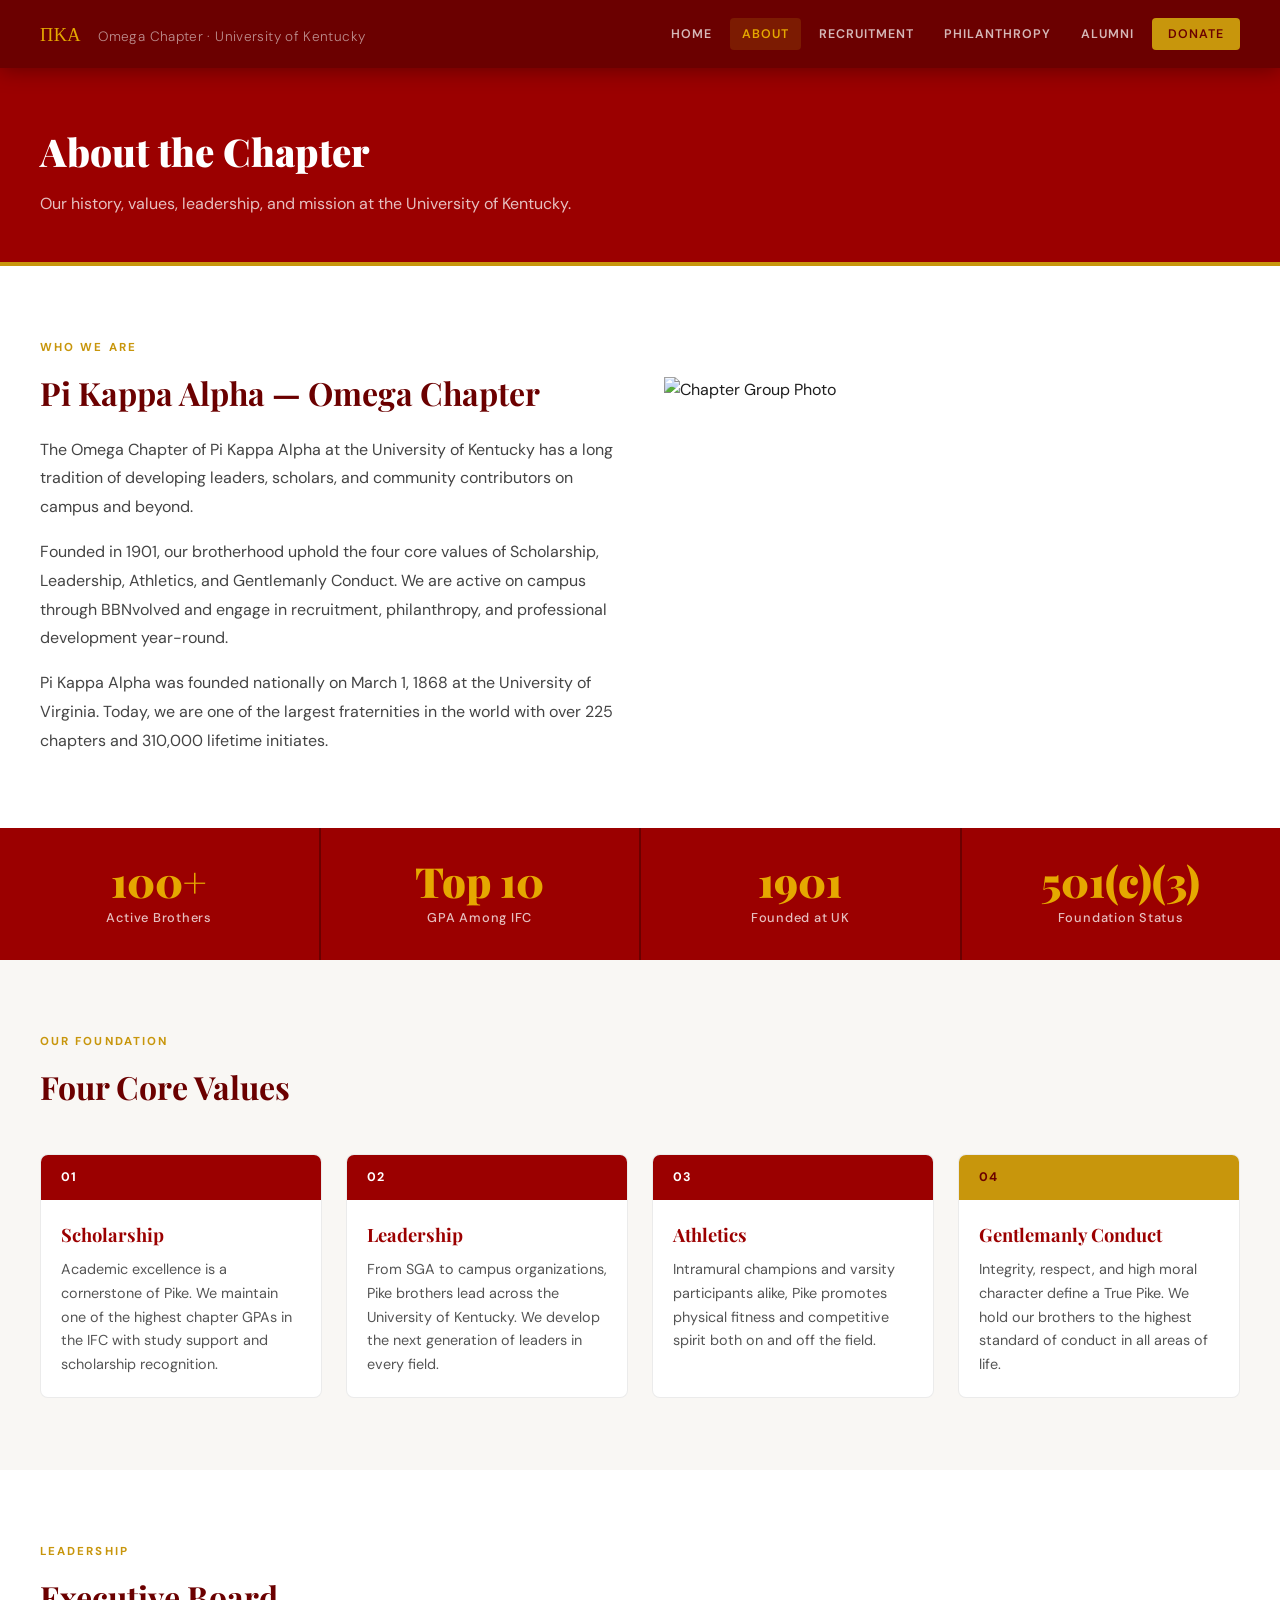
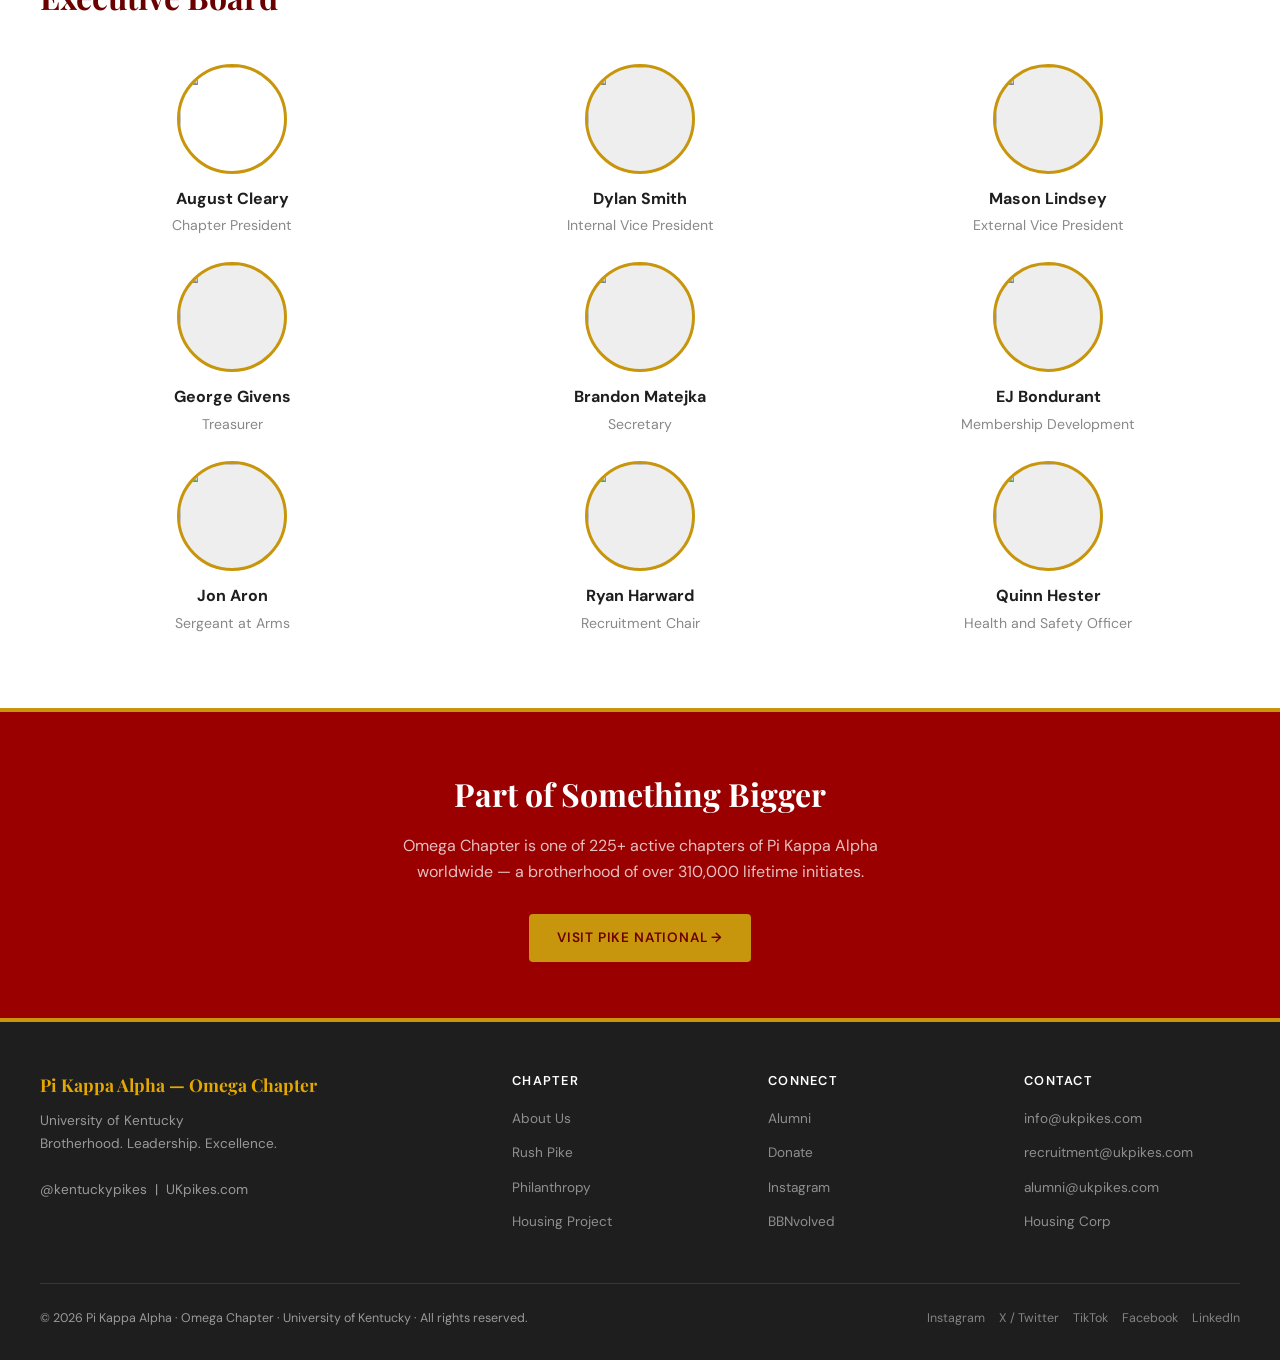
==== commit 601ec77e: "Update about.html" ====
--- a/about.html
+++ b/about.html
@@ -30,7 +30,7 @@
         Pi Kappa Alpha was founded nationally on March 1, 1868 at the University of Virginia. Today, we are one of the largest fraternities in the world with over 225 chapters and 310,000 lifetime initiates.
       </p>
     </div>
-    <div class="img-placeholder" style="height:340px;">[ Chapter Group Photo ]</div>
+    <img src="https://github.com/BenBeady/ukpikes/blob/main/photos/Screenshot%202026-04-14%20185919.png?raw=true" alt="Chapter Group Photo" style="height:340px;width:100%;object-fit:cover;" />
   </div>
 </section>
 
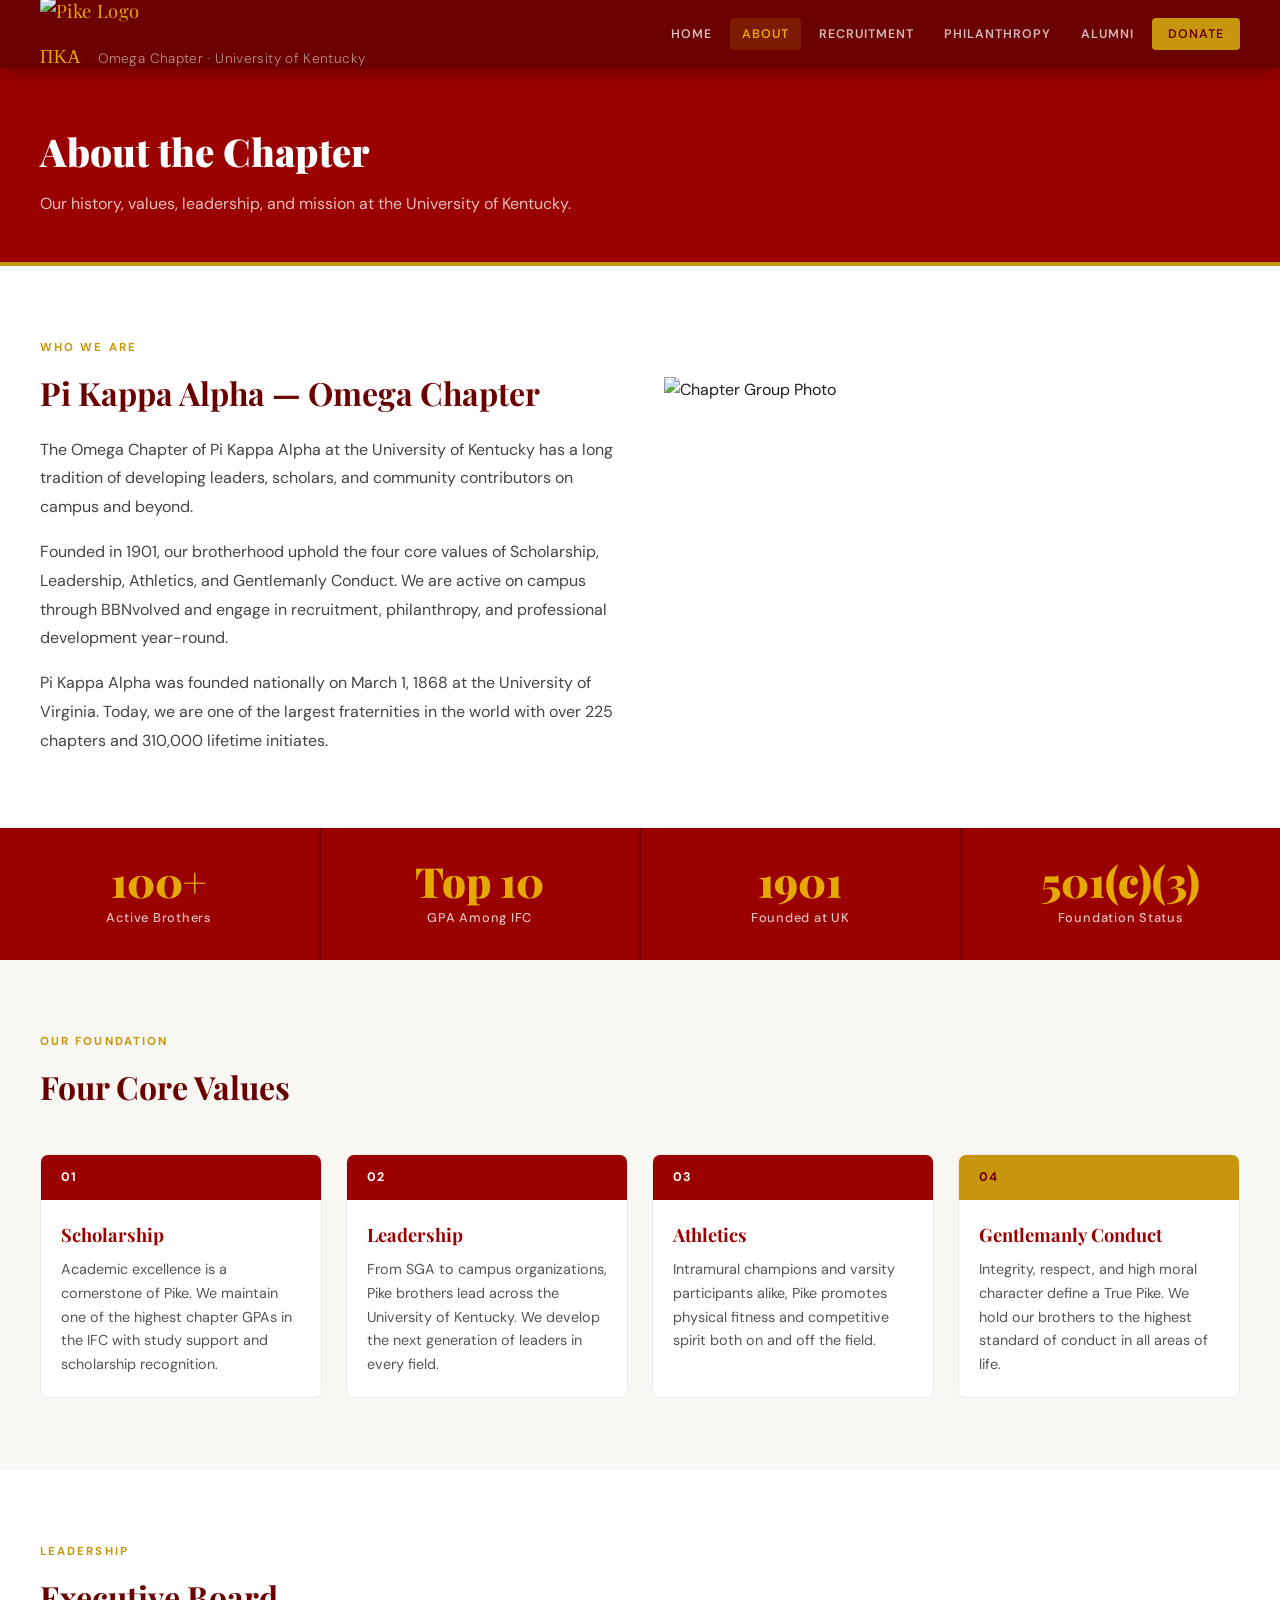
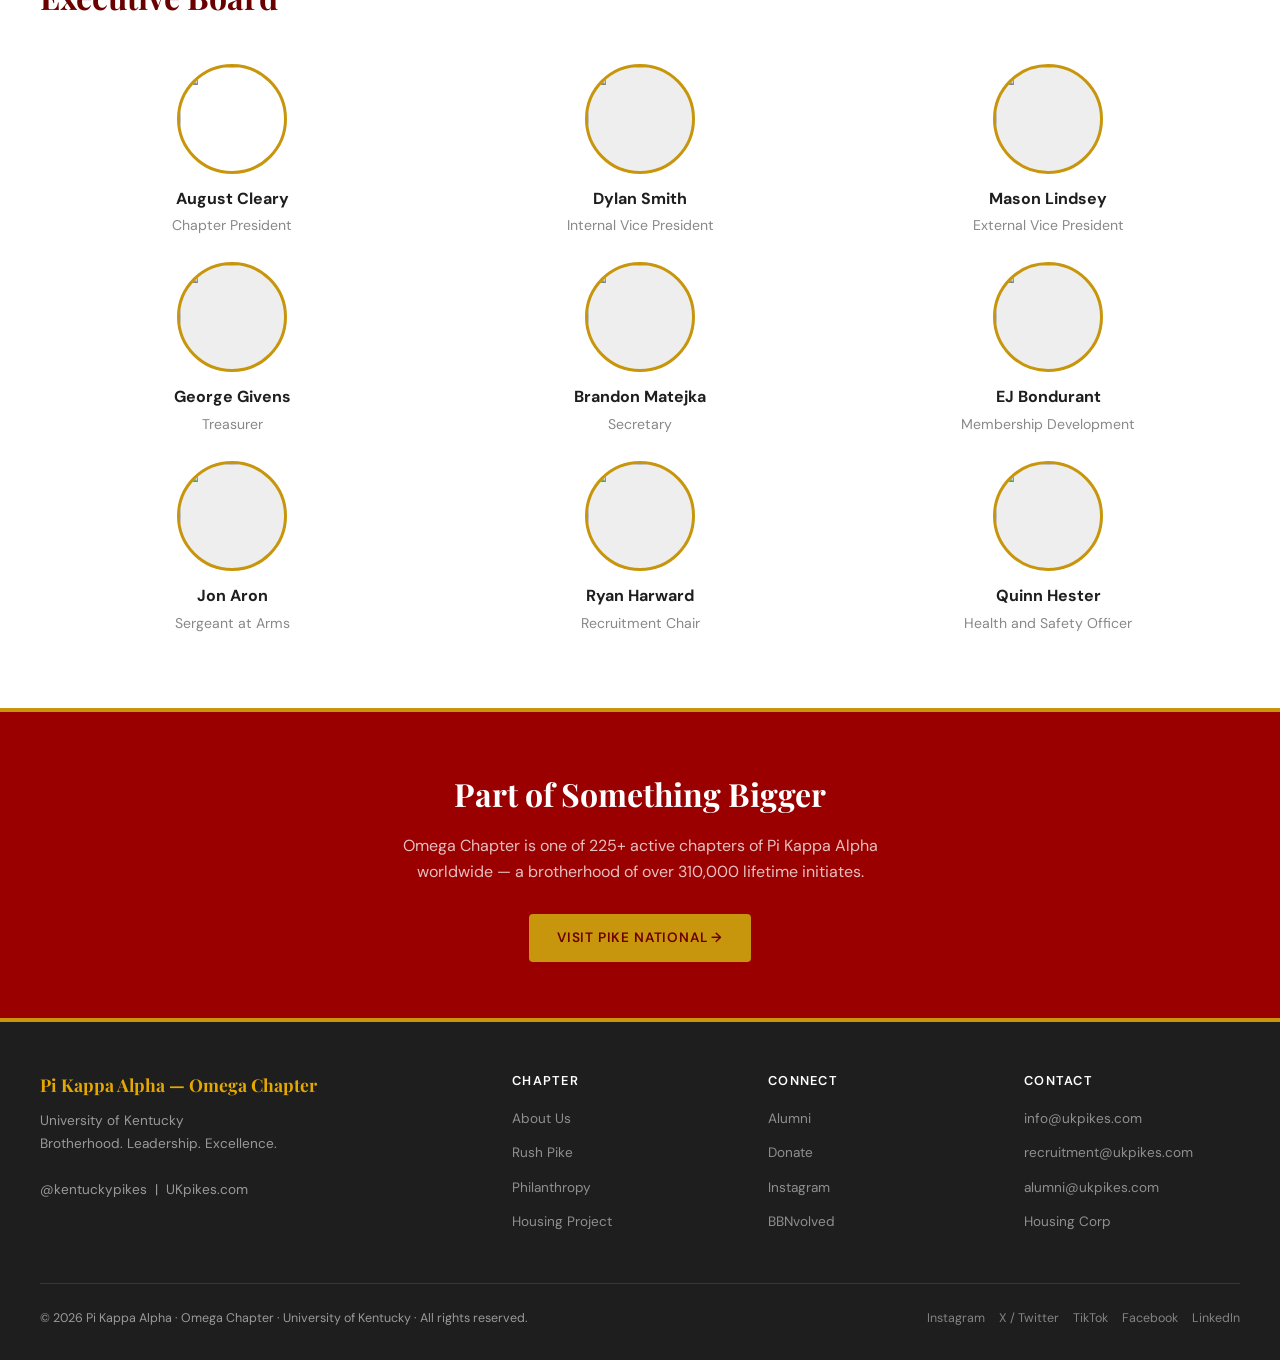
==== commit 728db39a: "Update about.html" ====
--- a/about.html
+++ b/about.html
@@ -5,6 +5,7 @@
   <meta name="viewport" content="width=device-width, initial-scale=1.0" />
   <title>About — Pi Kappa Alpha Omega Chapter | UK</title>
   <link rel="stylesheet" href="styles.css" />
+  <link rel="icon" href="https://github.com/BenBeady/ukpikes/blob/main/photos/Screenshot%202026-04-16%20222029.png?raw=true" type="image/jpeg">
 </head>
 <body>
 <script src="nav.js"></script>
@@ -30,7 +31,7 @@
         Pi Kappa Alpha was founded nationally on March 1, 1868 at the University of Virginia. Today, we are one of the largest fraternities in the world with over 225 chapters and 310,000 lifetime initiates.
       </p>
     </div>
-    <img src="https://github.com/BenBeady/ukpikes/blob/main/photos/Screenshot%202026-04-14%20185919.png?raw=true" alt="Chapter Group Photo" style="height:340px;width:100%;object-fit:cover;" />
+    <img src="https://github.com/BenBeady/ukpikes/blob/main/photos/Screenshot%202026-04-16%20222250.png?raw=true" alt="Chapter Group Photo" style="height:340px;width:100%;object-fit:cover;" />
   </div>
 </section>
 
